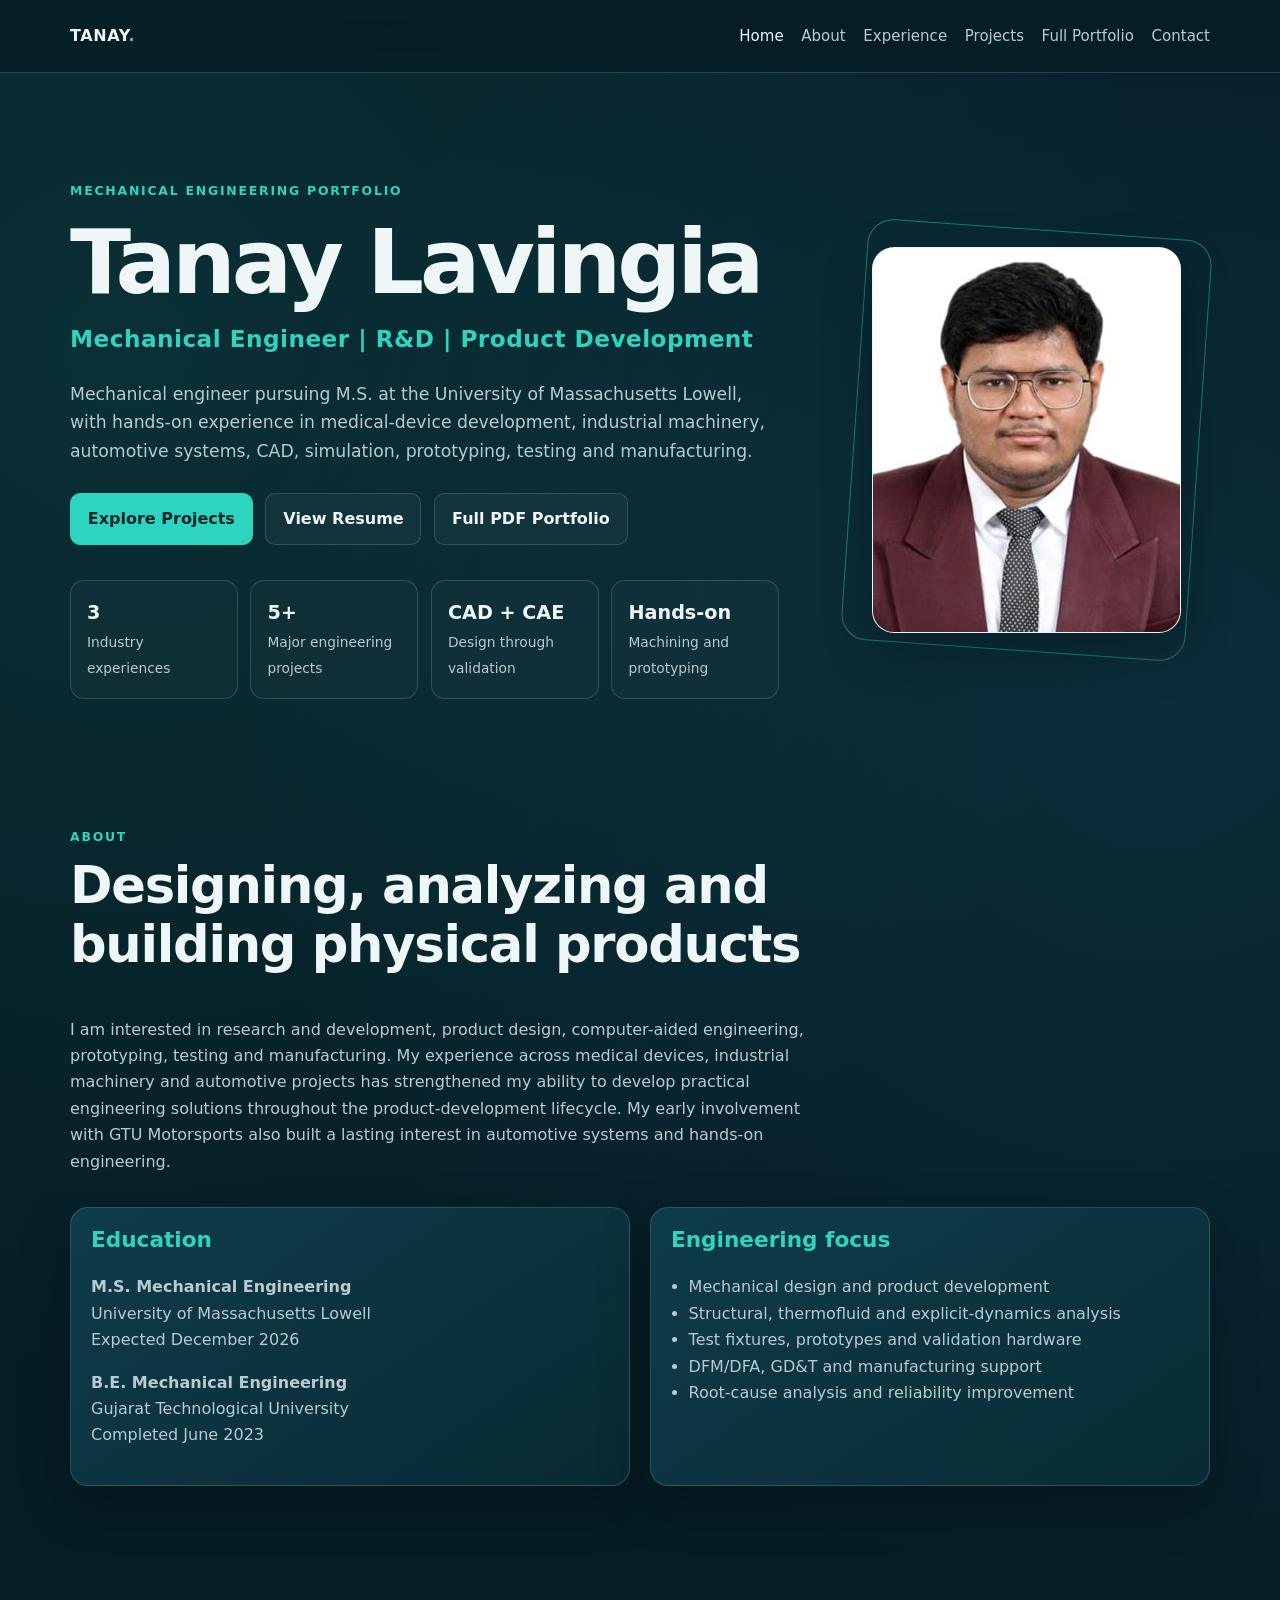
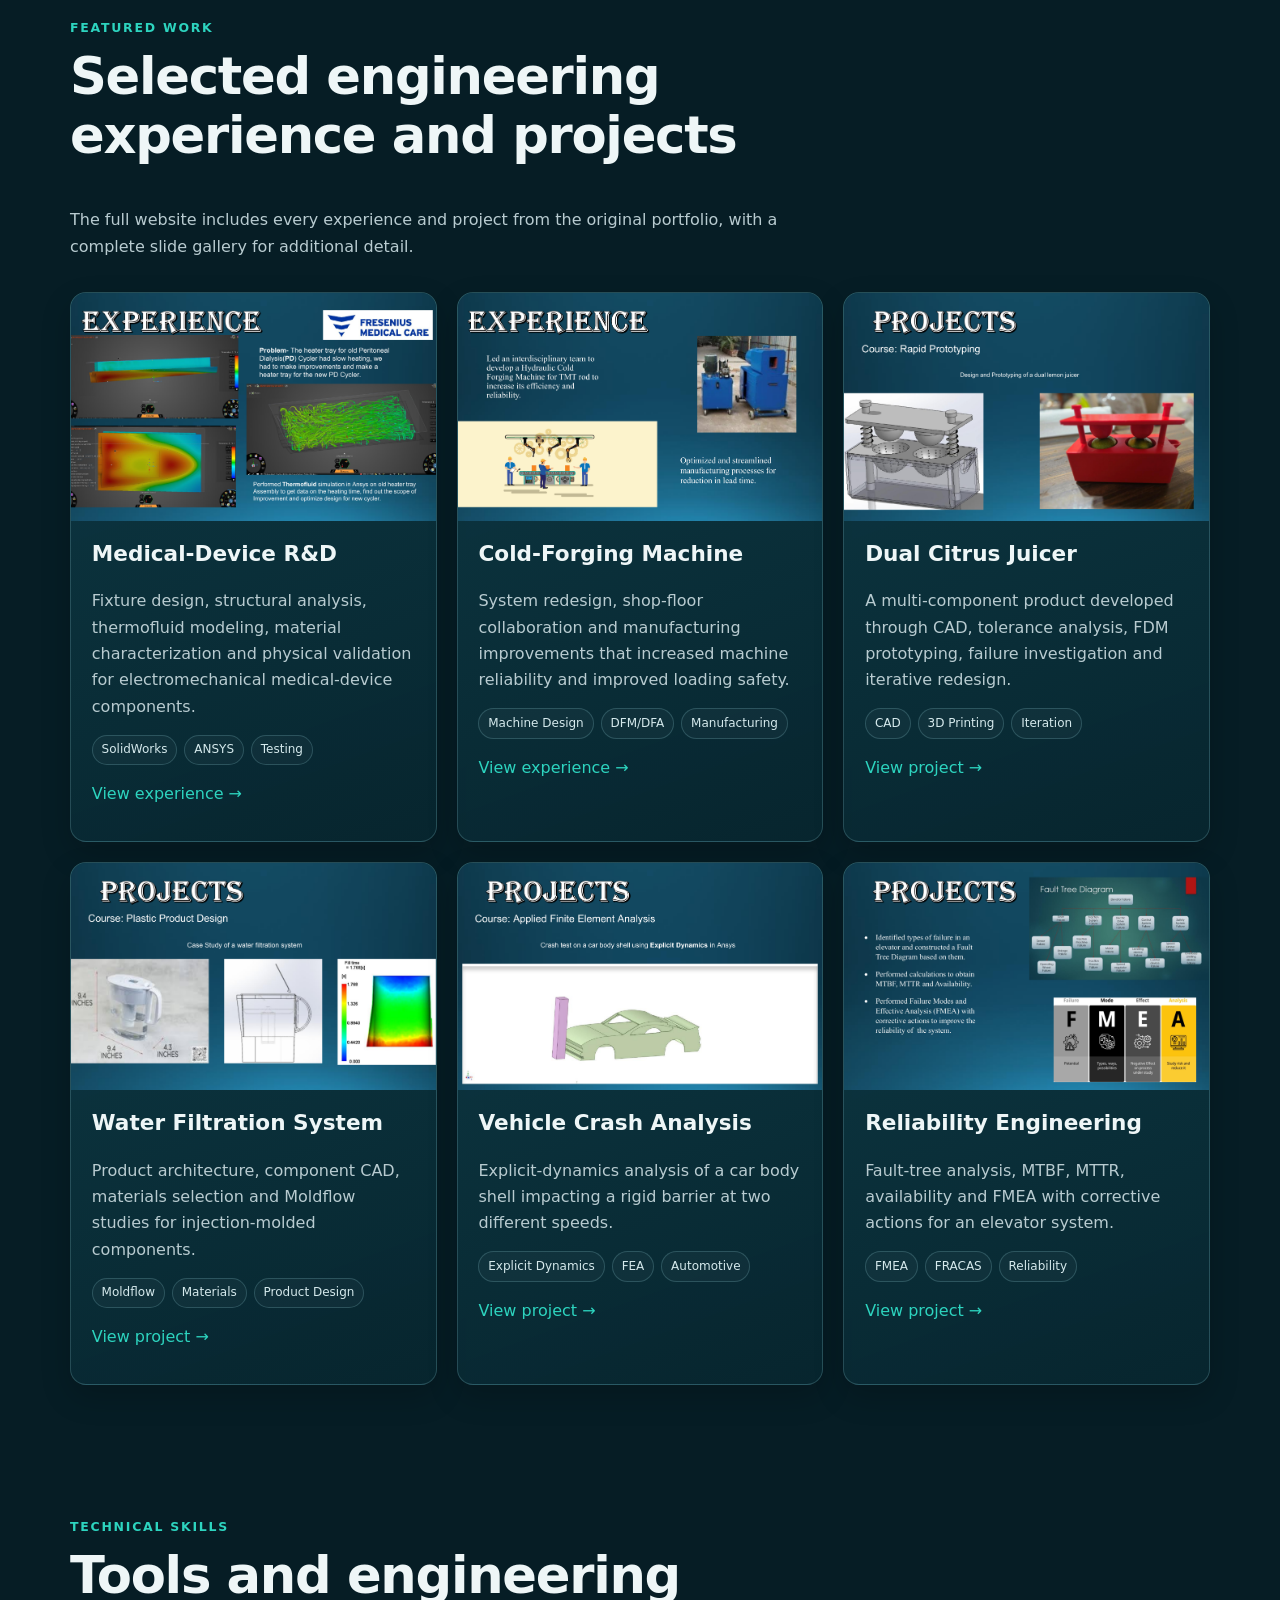
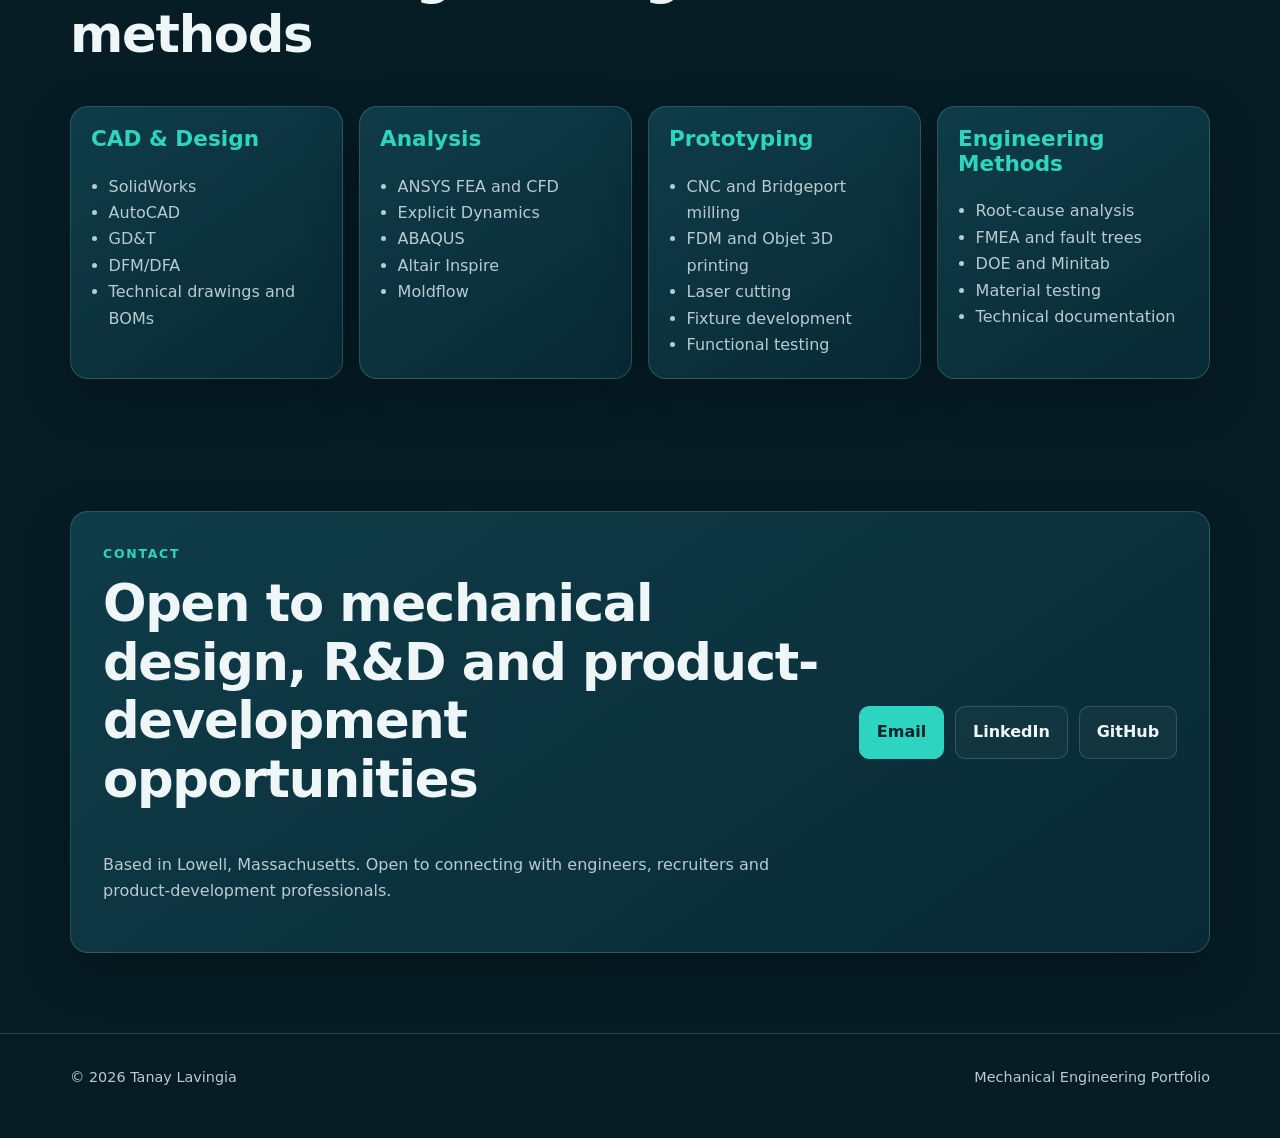
==== index.html @ a88c6f4a "Remove 'an' from introduction in index.html" ====
<!doctype html>
<html lang="en">
<head>
  <meta charset="utf-8">
  <meta name="viewport" content="width=device-width, initial-scale=1">
  <meta name="description" content="Mechanical engineering portfolio of Tanay Lavingia: R&D, product design, simulation, prototyping, testing and manufacturing.">
  <title>Tanay Lavingia | Mechanical Engineering Portfolio</title>
  <link rel="icon" href="favicon.svg" type="image/svg+xml">
  <link rel="stylesheet" href="assets/css/styles.css">
</head>
<body>
<a class="skip-link" href="#main">Skip to content</a>
<header class="site-header">
  <nav class="nav-wrap" aria-label="Primary navigation">
    <a class="brand" href="index.html">TANAY<span>.</span></a>
    <button class="menu-button" type="button" aria-expanded="false">Menu</button>
    <div class="nav-links">
      <a class="active" href="index.html">Home</a>
      <a href="#about">About</a>
      <a href="experience.html">Experience</a>
      <a href="projects.html">Projects</a>
      <a href="full-portfolio.html">Full Portfolio</a>
      <a href="#contact">Contact</a>
    </div>
  </nav>
</header>

<main id="main">
  <section class="hero">
    <div class="container hero-grid">
      <div>
        <div class="eyebrow">Mechanical Engineering Portfolio</div>
        <h1>Tanay Lavingia</h1>
        <div class="hero-title">Mechanical Engineer | R&amp;D | Product Development</div>
        <p class="hero-copy">Mechanical engineer pursuing M.S. at the University of Massachusetts Lowell, with hands-on experience in medical-device development, industrial machinery, automotive systems, CAD, simulation, prototyping, testing and manufacturing.</p>
        <div class="button-row">
          <a class="button primary" href="projects.html">Explore Projects</a>
          <a class="button secondary" href="assets/documents/Tanay-Lavingia-Resume.pdf" target="_blank" rel="noopener">View Resume</a>
          <a class="button secondary" href="assets/documents/Tanay-Lavingia-Portfolio.pdf" target="_blank" rel="noopener">Full PDF Portfolio</a>
        </div>
        <div class="stats" aria-label="Portfolio highlights">
          <div class="stat"><strong>3</strong><span>Industry experiences</span></div>
          <div class="stat"><strong>5+</strong><span>Major engineering projects</span></div>
          <div class="stat"><strong>CAD + CAE</strong><span>Design through validation</span></div>
          <div class="stat"><strong>Hands-on</strong><span>Machining and prototyping</span></div>
        </div>
      </div>
      <div class="hero-photo-wrap">
        <img class="hero-photo" src="assets/images/profile.jpg" alt="Professional portrait of Tanay Lavingia">
      </div>
    </div>
  </section>

  <section id="about" class="section compact">
    <div class="container">
      <div class="section-heading">
        <div class="eyebrow">About</div>
        <h2>Designing, analyzing and building physical products</h2>
        <p>I am interested in research and development, product design, computer-aided engineering, prototyping, testing and manufacturing. My experience across medical devices, industrial machinery and automotive projects has strengthened my ability to develop practical engineering solutions throughout the product-development lifecycle. My early involvement with GTU Motorsports also built a lasting interest in automotive systems and hands-on engineering.</p>
      </div>
      <div class="grid two">
        <div class="panel skill-group">
          <h3>Education</h3>
          <p><strong>M.S. Mechanical Engineering</strong><br>University of Massachusetts Lowell<br>Expected December 2026</p>
          <p><strong>B.E. Mechanical Engineering</strong><br>Gujarat Technological University<br>Completed June 2023</p>
        </div>
        <div class="panel skill-group">
          <h3>Engineering focus</h3>
          <ul>
            <li>Mechanical design and product development</li>
            <li>Structural, thermofluid and explicit-dynamics analysis</li>
            <li>Test fixtures, prototypes and validation hardware</li>
            <li>DFM/DFA, GD&amp;T and manufacturing support</li>
            <li>Root-cause analysis and reliability improvement</li>
          </ul>
        </div>
      </div>
    </div>
  </section>

  <section class="section">
    <div class="container">
      <div class="section-heading">
        <div class="eyebrow">Featured Work</div>
        <h2>Selected engineering experience and projects</h2>
        <p>The full website includes every experience and project from the original portfolio, with a complete slide gallery for additional detail.</p>
      </div>
      <div class="grid three">
        <article class="card">
          <img class="card-image" src="assets/slides/page-08.png" alt="Thermofluid simulation of a medical-device heater tray">
          <div class="card-body">
            <h3>Medical-Device R&amp;D</h3>
            <p>Fixture design, structural analysis, thermofluid modeling, material characterization and physical validation for electromechanical medical-device components.</p>
            <div class="tag-list"><span class="tag">SolidWorks</span><span class="tag">ANSYS</span><span class="tag">Testing</span></div>
            <p><a href="experience.html#fresenius">View experience →</a></p>
          </div>
        </article>
        <article class="card">
          <img class="card-image" src="assets/slides/page-14.png" alt="Hydraulic cold-forging machine project">
          <div class="card-body">
            <h3>Cold-Forging Machine</h3>
            <p>System redesign, shop-floor collaboration and manufacturing improvements that increased machine reliability and improved loading safety.</p>
            <div class="tag-list"><span class="tag">Machine Design</span><span class="tag">DFM/DFA</span><span class="tag">Manufacturing</span></div>
            <p><a href="experience.html#threebrothers">View experience →</a></p>
          </div>
        </article>
        <article class="card">
          <img class="card-image" src="assets/slides/page-24.png" alt="CAD design and physical prototype of a dual citrus juicer">
          <div class="card-body">
            <h3>Dual Citrus Juicer</h3>
            <p>A multi-component product developed through CAD, tolerance analysis, FDM prototyping, failure investigation and iterative redesign.</p>
            <div class="tag-list"><span class="tag">CAD</span><span class="tag">3D Printing</span><span class="tag">Iteration</span></div>
            <p><a href="projects.html#juicer">View project →</a></p>
          </div>
        </article>
        <article class="card">
          <img class="card-image" src="assets/slides/page-20.png" alt="Water filtration product design and molding analysis">
          <div class="card-body">
            <h3>Water Filtration System</h3>
            <p>Product architecture, component CAD, materials selection and Moldflow studies for injection-molded components.</p>
            <div class="tag-list"><span class="tag">Moldflow</span><span class="tag">Materials</span><span class="tag">Product Design</span></div>
            <p><a href="projects.html#water-filter">View project →</a></p>
          </div>
        </article>
        <article class="card">
          <img class="card-image" src="assets/slides/page-29.png" alt="Car body crash simulation setup in ANSYS Explicit Dynamics">
          <div class="card-body">
            <h3>Vehicle Crash Analysis</h3>
            <p>Explicit-dynamics analysis of a car body shell impacting a rigid barrier at two different speeds.</p>
            <div class="tag-list"><span class="tag">Explicit Dynamics</span><span class="tag">FEA</span><span class="tag">Automotive</span></div>
            <p><a href="projects.html#crash">View project →</a></p>
          </div>
        </article>
        <article class="card">
          <img class="card-image" src="assets/slides/page-32.png" alt="Fault-tree and FMEA reliability analysis">
          <div class="card-body">
            <h3>Reliability Engineering</h3>
            <p>Fault-tree analysis, MTBF, MTTR, availability and FMEA with corrective actions for an elevator system.</p>
            <div class="tag-list"><span class="tag">FMEA</span><span class="tag">FRACAS</span><span class="tag">Reliability</span></div>
            <p><a href="projects.html#reliability">View project →</a></p>
          </div>
        </article>
      </div>
    </div>
  </section>

  <section class="section compact">
    <div class="container">
      <div class="section-heading">
        <div class="eyebrow">Technical Skills</div>
        <h2>Tools and engineering methods</h2>
      </div>
      <div class="skill-groups">
        <div class="panel skill-group"><h3>CAD &amp; Design</h3><ul><li>SolidWorks</li><li>AutoCAD</li><li>GD&amp;T</li><li>DFM/DFA</li><li>Technical drawings and BOMs</li></ul></div>
        <div class="panel skill-group"><h3>Analysis</h3><ul><li>ANSYS FEA and CFD</li><li>Explicit Dynamics</li><li>ABAQUS</li><li>Altair Inspire</li><li>Moldflow</li></ul></div>
        <div class="panel skill-group"><h3>Prototyping</h3><ul><li>CNC and Bridgeport milling</li><li>FDM and Objet 3D printing</li><li>Laser cutting</li><li>Fixture development</li><li>Functional testing</li></ul></div>
        <div class="panel skill-group"><h3>Engineering Methods</h3><ul><li>Root-cause analysis</li><li>FMEA and fault trees</li><li>DOE and Minitab</li><li>Material testing</li><li>Technical documentation</li></ul></div>
      </div>
    </div>
  </section>

  <section id="contact" class="section">
    <div class="container">
      <div class="panel contact-box">
        <div>
          <div class="eyebrow">Contact</div>
          <h2>Open to mechanical design, R&amp;D and product-development opportunities</h2>
          <p>Based in Lowell, Massachusetts. Open to connecting with engineers, recruiters and product-development professionals.</p>
        </div>
        <div class="contact-links">
          <a class="button primary" href="mailto:tklavingia@gmail.com">Email</a>
          <a class="button secondary" href="https://www.linkedin.com/in/tanay-lavingia/" target="_blank" rel="noopener">LinkedIn</a>
          <a class="button secondary" href="https://github.com/TanayLavingia" target="_blank" rel="noopener">GitHub</a>
        </div>
      </div>
    </div>
  </section>
</main>

<footer class="site-footer">
  <div class="container footer-row"><span>© <span data-year></span> Tanay Lavingia</span><span>Mechanical Engineering Portfolio</span></div>
</footer>
<div class="lightbox" role="dialog" aria-modal="true" aria-label="Expanded image"><button class="lightbox-close" aria-label="Close">×</button><img src="" alt=""></div>
<script src="assets/js/main.js"></script>
</body>
</html>
---- assets/css/styles.css ----
:root {
  --bg: #061d25;
  --bg-alt: #0a2c36;
  --panel: #0d3641;
  --panel-2: #103f4c;
  --text: #eef6f7;
  --muted: #b8cbd0;
  --accent: #2dd4bf;
  --accent-2: #38bdf8;
  --line: rgba(148, 210, 220, .22);
  --shadow: 0 18px 50px rgba(0, 0, 0, .28);
  --max: 1180px;
}

* { box-sizing: border-box; }
html { scroll-behavior: smooth; }
body {
  margin: 0;
  font-family: Inter, ui-sans-serif, system-ui, -apple-system, BlinkMacSystemFont, "Segoe UI", sans-serif;
  background:
    radial-gradient(circle at 10% 8%, rgba(45, 212, 191, .10), transparent 25%),
    radial-gradient(circle at 90% 16%, rgba(56, 189, 248, .10), transparent 24%),
    var(--bg);
  color: var(--text);
  line-height: 1.65;
}

a { color: var(--accent); text-decoration: none; }
a:hover { color: #8bf4e5; }
img { max-width: 100%; display: block; }

.skip-link {
  position: absolute;
  left: -9999px;
  top: 0;
}
.skip-link:focus {
  left: 1rem;
  top: 1rem;
  background: #fff;
  color: #000;
  padding: .75rem 1rem;
  z-index: 1000;
}

.site-header {
  position: sticky;
  top: 0;
  z-index: 50;
  backdrop-filter: blur(18px);
  background: rgba(6, 29, 37, .88);
  border-bottom: 1px solid var(--line);
}

.nav-wrap {
  max-width: var(--max);
  margin: 0 auto;
  min-height: 72px;
  display: flex;
  align-items: center;
  justify-content: space-between;
  gap: 1rem;
  padding: .8rem 1.25rem;
}

.brand {
  color: var(--text);
  font-weight: 800;
  letter-spacing: .04em;
  white-space: nowrap;
}
.brand span { color: var(--accent); }

.nav-links {
  display: flex;
  align-items: center;
  gap: 1.1rem;
  flex-wrap: wrap;
}
.nav-links a { color: var(--muted); font-size: .94rem; }
.nav-links a:hover, .nav-links a.active { color: var(--text); }

.menu-button {
  display: none;
  border: 1px solid var(--line);
  background: var(--panel);
  color: var(--text);
  border-radius: 8px;
  padding: .55rem .75rem;
  font: inherit;
}

.container { max-width: var(--max); margin: 0 auto; padding: 0 1.25rem; }
.section { padding: 5rem 0; }
.section.compact { padding: 3.25rem 0; }
.section-heading { margin-bottom: 2rem; max-width: 760px; }
.eyebrow {
  color: var(--accent);
  text-transform: uppercase;
  letter-spacing: .14em;
  font-size: .78rem;
  font-weight: 800;
  margin-bottom: .55rem;
}
h1, h2, h3 { line-height: 1.15; margin-top: 0; }
h1 { font-size: clamp(2.65rem, 7vw, 5.8rem); letter-spacing: -.045em; }
h2 { font-size: clamp(2rem, 4vw, 3.2rem); letter-spacing: -.025em; }
h3 { font-size: 1.35rem; }
p { color: var(--muted); }

.hero {
  min-height: 78vh;
  display: grid;
  place-items: center;
  padding: 6rem 0 4rem;
}
.hero-grid {
  display: grid;
  grid-template-columns: 1.45fr .75fr;
  align-items: center;
  gap: 4rem;
}
.hero h1 { margin-bottom: .4rem; }
.hero-title {
  color: var(--accent);
  font-size: clamp(1.05rem, 2vw, 1.45rem);
  font-weight: 700;
  letter-spacing: .02em;
  margin-bottom: 1.35rem;
}
.hero-copy { font-size: 1.08rem; max-width: 780px; }
.hero-photo-wrap {
  position: relative;
  max-width: 360px;
  justify-self: center;
}
.hero-photo-wrap::before {
  content: "";
  position: absolute;
  inset: -18px;
  border: 1px solid rgba(45, 212, 191, .48);
  border-radius: 26px;
  transform: rotate(4deg);
}
.hero-photo {
  position: relative;
  width: 100%;
  aspect-ratio: 4 / 5;
  object-fit: cover;
  border-radius: 22px;
  border: 1px solid var(--line);
  box-shadow: var(--shadow);
  background: #fff;
}

.button-row { display: flex; flex-wrap: wrap; gap: .8rem; margin-top: 1.7rem; }
.button {
  display: inline-flex;
  align-items: center;
  justify-content: center;
  gap: .45rem;
  border-radius: 10px;
  border: 1px solid var(--line);
  padding: .75rem 1.05rem;
  font-weight: 700;
  transition: transform .18s ease, background .18s ease, border-color .18s ease;
}
.button.primary { background: var(--accent); color: #03242b; border-color: var(--accent); }
.button.secondary { background: rgba(255,255,255,.035); color: var(--text); }
.button:hover { transform: translateY(-2px); }

.stats {
  margin-top: 2.2rem;
  display: grid;
  grid-template-columns: repeat(4, minmax(0, 1fr));
  gap: .8rem;
}
.stat {
  border: 1px solid var(--line);
  background: rgba(255,255,255,.025);
  border-radius: 14px;
  padding: 1rem;
}
.stat strong { display: block; color: var(--text); font-size: 1.2rem; }
.stat span { color: var(--muted); font-size: .86rem; }

.panel {
  background: linear-gradient(145deg, rgba(16,63,76,.92), rgba(9,44,54,.9));
  border: 1px solid var(--line);
  border-radius: 18px;
  box-shadow: var(--shadow);
}

.grid { display: grid; gap: 1.25rem; }
.grid.two { grid-template-columns: repeat(2, minmax(0, 1fr)); }
.grid.three { grid-template-columns: repeat(3, minmax(0, 1fr)); }

.card {
  background: linear-gradient(160deg, rgba(16,63,76,.82), rgba(8,39,48,.88));
  border: 1px solid var(--line);
  border-radius: 16px;
  overflow: hidden;
  box-shadow: 0 12px 30px rgba(0,0,0,.18);
  transition: transform .2s ease, border-color .2s ease;
}
.card:hover { transform: translateY(-4px); border-color: rgba(45,212,191,.55); }
.card-image {
  aspect-ratio: 16 / 10;
  object-fit: cover;
  width: 100%;
  background: #fff;
}
.card-body { padding: 1.3rem; }
.card-body p { margin-bottom: .75rem; }
.tag-list { display: flex; flex-wrap: wrap; gap: .45rem; margin-top: .9rem; }
.tag {
  border: 1px solid var(--line);
  border-radius: 999px;
  padding: .28rem .55rem;
  font-size: .75rem;
  color: #d5e9ec;
  background: rgba(255,255,255,.03);
}

.timeline { display: grid; gap: 1.25rem; }
.timeline-item {
  border-left: 3px solid var(--accent);
  padding: 1.15rem 1.25rem 1.15rem 1.5rem;
  background: rgba(255,255,255,.028);
  border-radius: 0 14px 14px 0;
}
.timeline-meta { color: var(--accent-2); font-size: .9rem; font-weight: 700; }
.timeline-item ul { color: var(--muted); padding-left: 1.1rem; }

.skill-groups { display: grid; grid-template-columns: repeat(4, 1fr); gap: 1rem; }
.skill-group { padding: 1.25rem; }
.skill-group h3 { color: var(--accent); }
.skill-group ul { margin: 0; padding-left: 1.1rem; color: var(--muted); }

.page-hero { padding: 5rem 0 2.8rem; border-bottom: 1px solid var(--line); }
.page-hero h1 { font-size: clamp(2.4rem, 6vw, 4.6rem); }
.page-hero p { max-width: 800px; font-size: 1.05rem; }

.case-study {
  display: grid;
  grid-template-columns: 1fr 1fr;
  gap: 2rem;
  align-items: start;
  padding: 2rem;
}
.case-study + .case-study { margin-top: 1.25rem; }
.case-study.reverse .case-copy { order: 2; }
.case-study.reverse .case-gallery { order: 1; }
.case-copy ul { color: var(--muted); padding-left: 1.2rem; }
.case-gallery { display: grid; gap: .8rem; }
.case-gallery.two { grid-template-columns: repeat(2, minmax(0, 1fr)); }
.case-gallery img {
  width: 100%;
  border-radius: 12px;
  border: 1px solid var(--line);
  background: #fff;
  cursor: zoom-in;
}

.slide-grid {
  display: grid;
  grid-template-columns: repeat(3, minmax(0, 1fr));
  gap: 1rem;
}
.slide-card {
  margin: 0;
  border: 1px solid var(--line);
  border-radius: 14px;
  overflow: hidden;
  background: rgba(255,255,255,.025);
}
.slide-card img { width: 100%; cursor: zoom-in; background: #fff; }
.slide-card figcaption { padding: .75rem .9rem; color: var(--muted); font-size: .84rem; }

.notice {
  border: 1px solid rgba(56,189,248,.35);
  background: rgba(56,189,248,.06);
  border-radius: 14px;
  padding: 1rem 1.2rem;
  color: var(--muted);
}

.contact-box {
  display: grid;
  grid-template-columns: 1fr auto;
  gap: 2rem;
  align-items: center;
  padding: 2rem;
}
.contact-links { display: flex; flex-wrap: wrap; gap: .7rem; }

.site-footer {
  border-top: 1px solid var(--line);
  padding: 2rem 0 3rem;
  color: var(--muted);
  font-size: .9rem;
}
.footer-row { display: flex; justify-content: space-between; gap: 1rem; flex-wrap: wrap; }

.lightbox {
  position: fixed;
  inset: 0;
  display: none;
  place-items: center;
  background: rgba(1, 10, 14, .92);
  z-index: 200;
  padding: 1rem;
}
.lightbox.open { display: grid; }
.lightbox img { max-width: 95vw; max-height: 90vh; border-radius: 8px; box-shadow: var(--shadow); }
.lightbox-close {
  position: fixed;
  right: 1rem;
  top: 1rem;
  border: 1px solid rgba(255,255,255,.3);
  background: #082f3a;
  color: #fff;
  border-radius: 999px;
  width: 44px;
  height: 44px;
  font-size: 1.4rem;
  cursor: pointer;
}

@media (max-width: 900px) {
  .hero-grid, .case-study, .contact-box { grid-template-columns: 1fr; }
  .hero-photo-wrap { max-width: 290px; }
  .stats { grid-template-columns: repeat(2, 1fr); }
  .grid.three, .skill-groups, .slide-grid { grid-template-columns: repeat(2, minmax(0, 1fr)); }
  .case-study.reverse .case-copy, .case-study.reverse .case-gallery { order: initial; }
}

@media (max-width: 680px) {
  .menu-button { display: block; }
  .nav-links {
    display: none;
    width: 100%;
    flex-direction: column;
    align-items: flex-start;
    padding-top: .6rem;
  }
  .nav-links.open { display: flex; }
  .nav-wrap { flex-wrap: wrap; }
  .hero { min-height: auto; }
  .grid.two, .grid.three, .skill-groups, .slide-grid { grid-template-columns: 1fr; }
  .stats { grid-template-columns: 1fr 1fr; }
  .case-study { padding: 1.2rem; }
  .case-gallery.two { grid-template-columns: 1fr; }
}
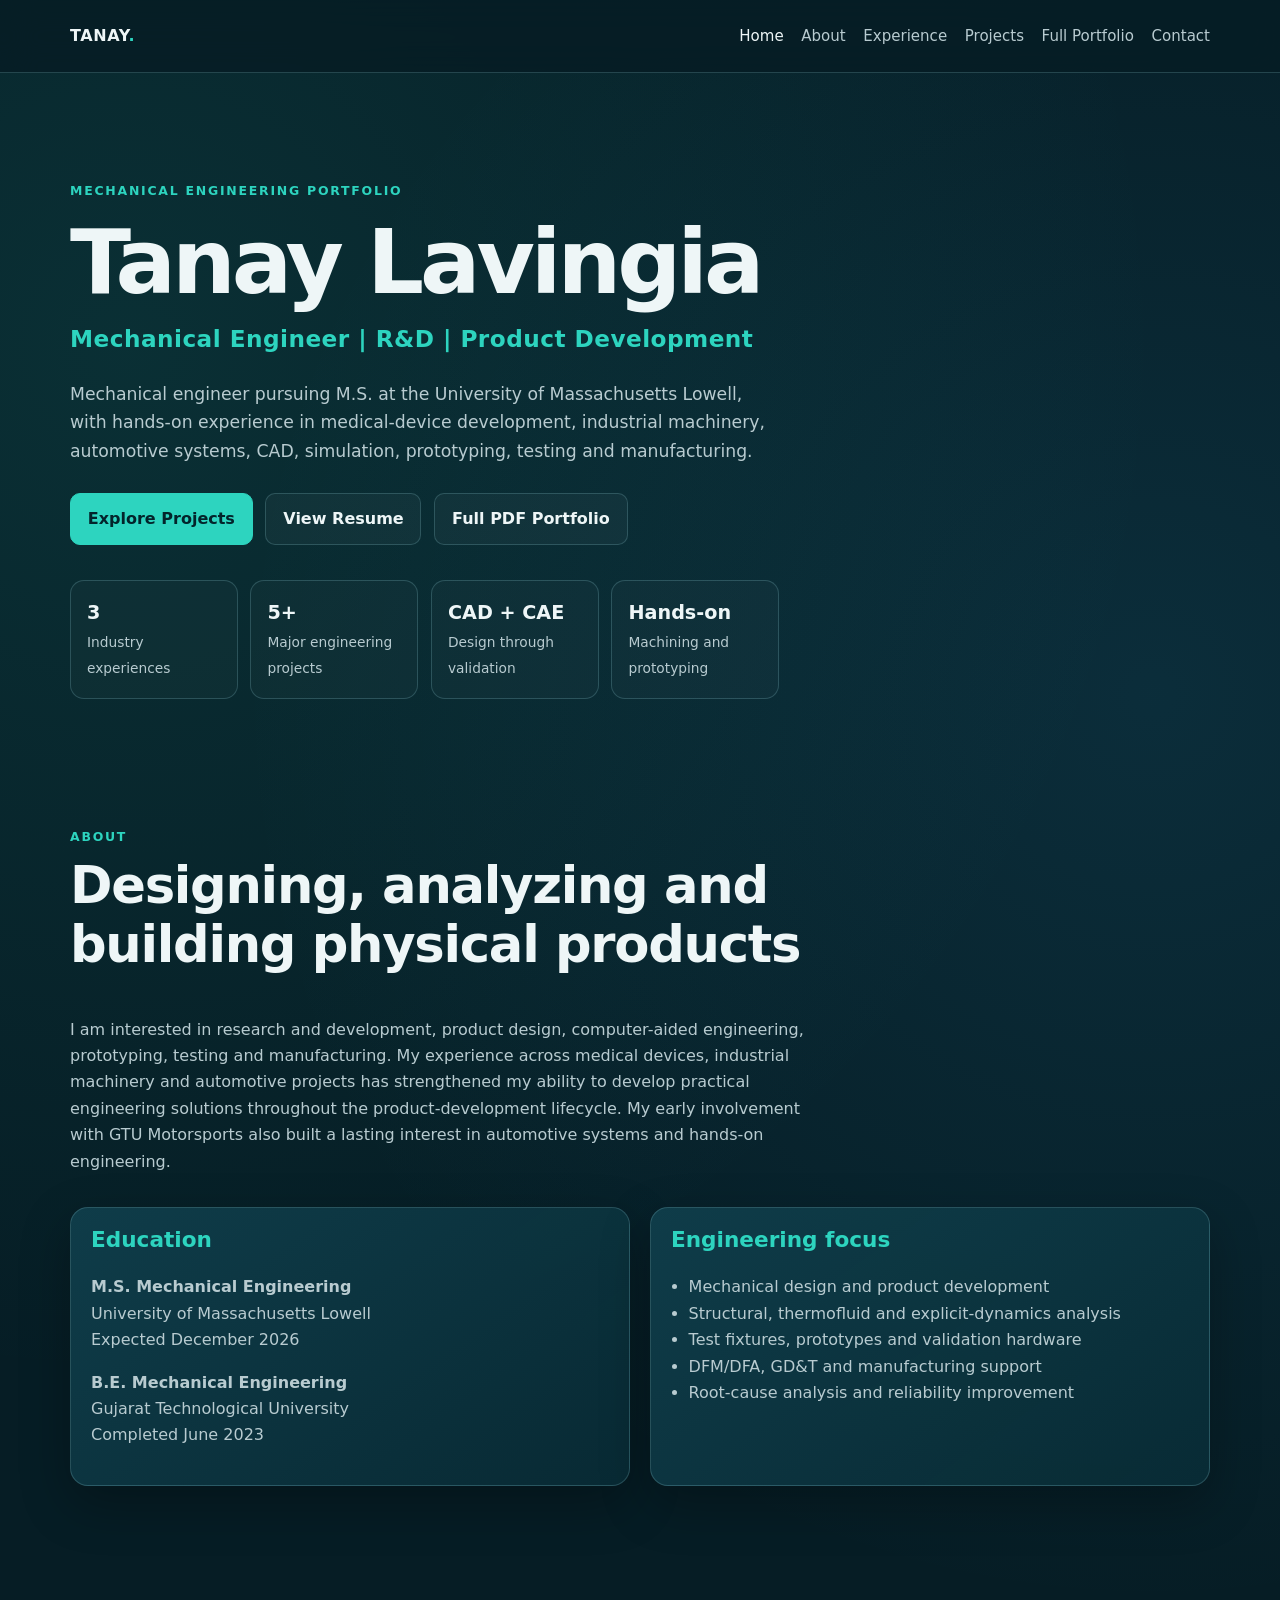
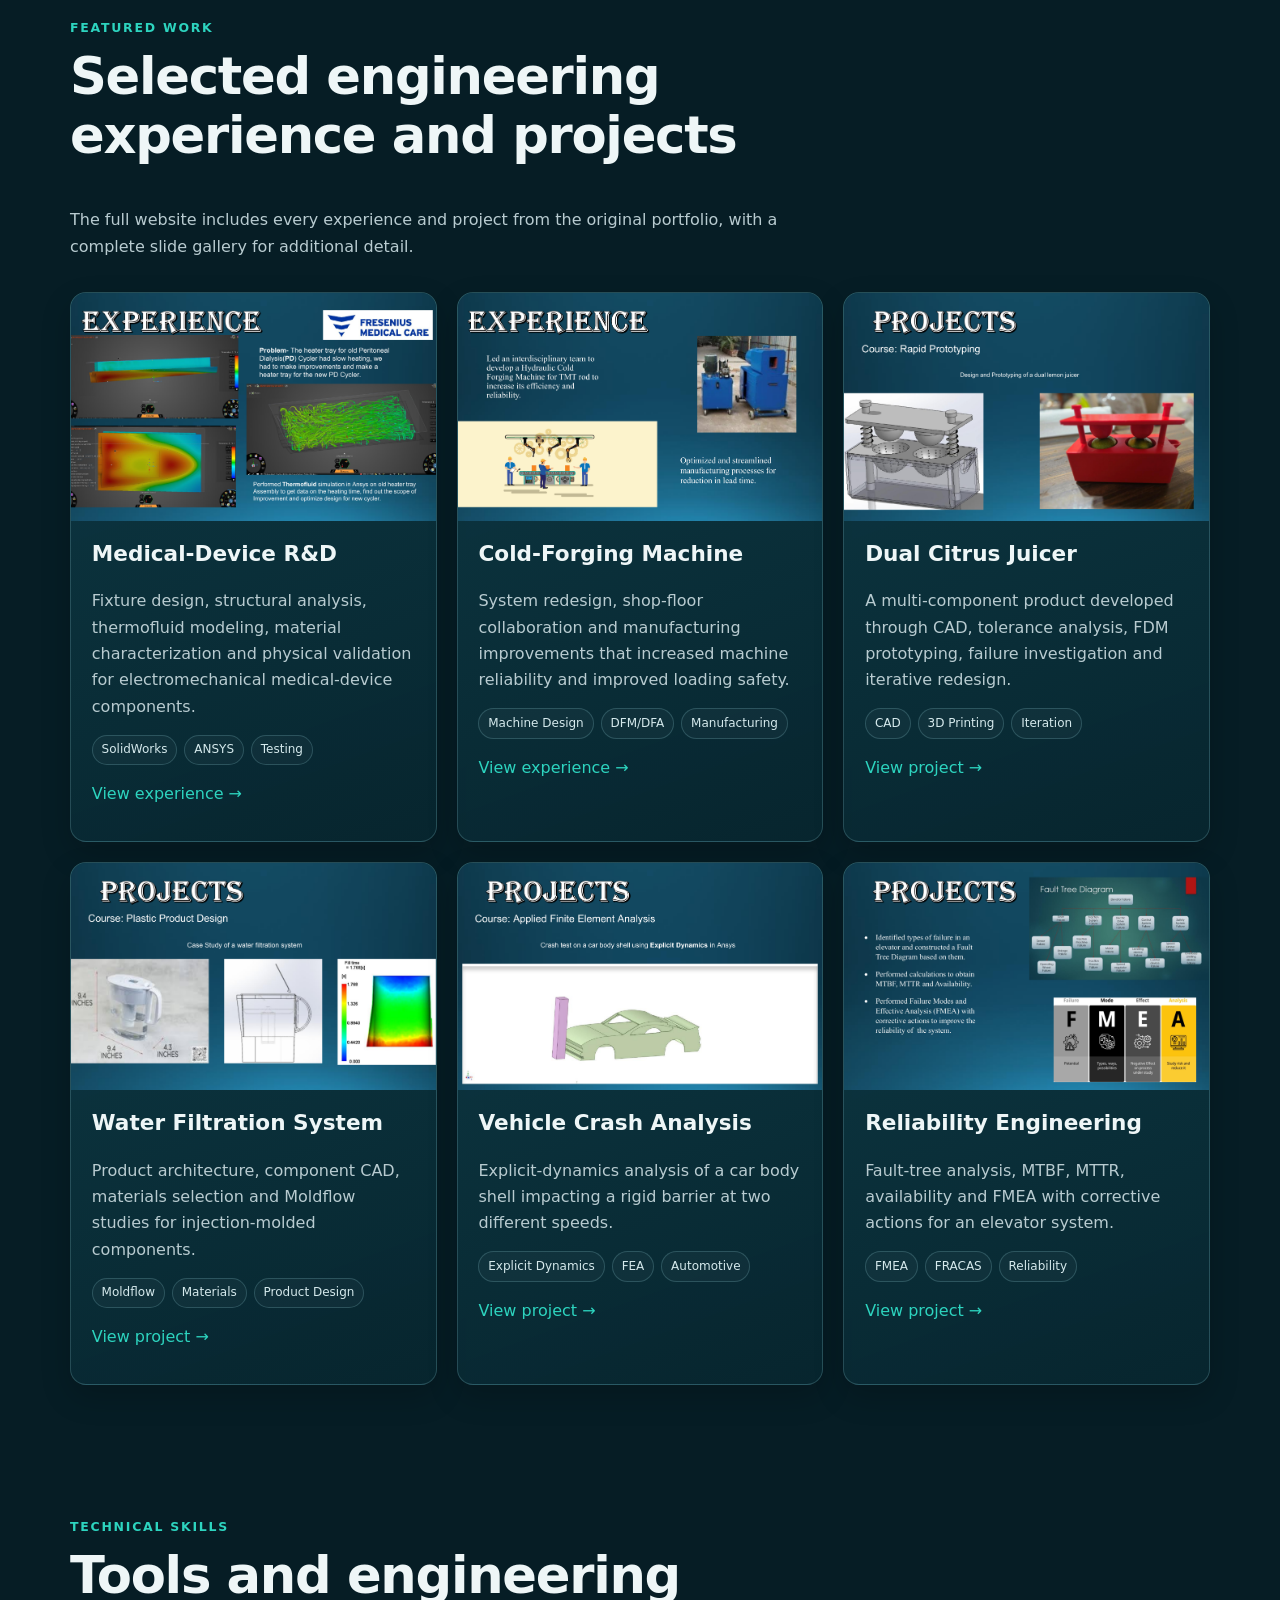
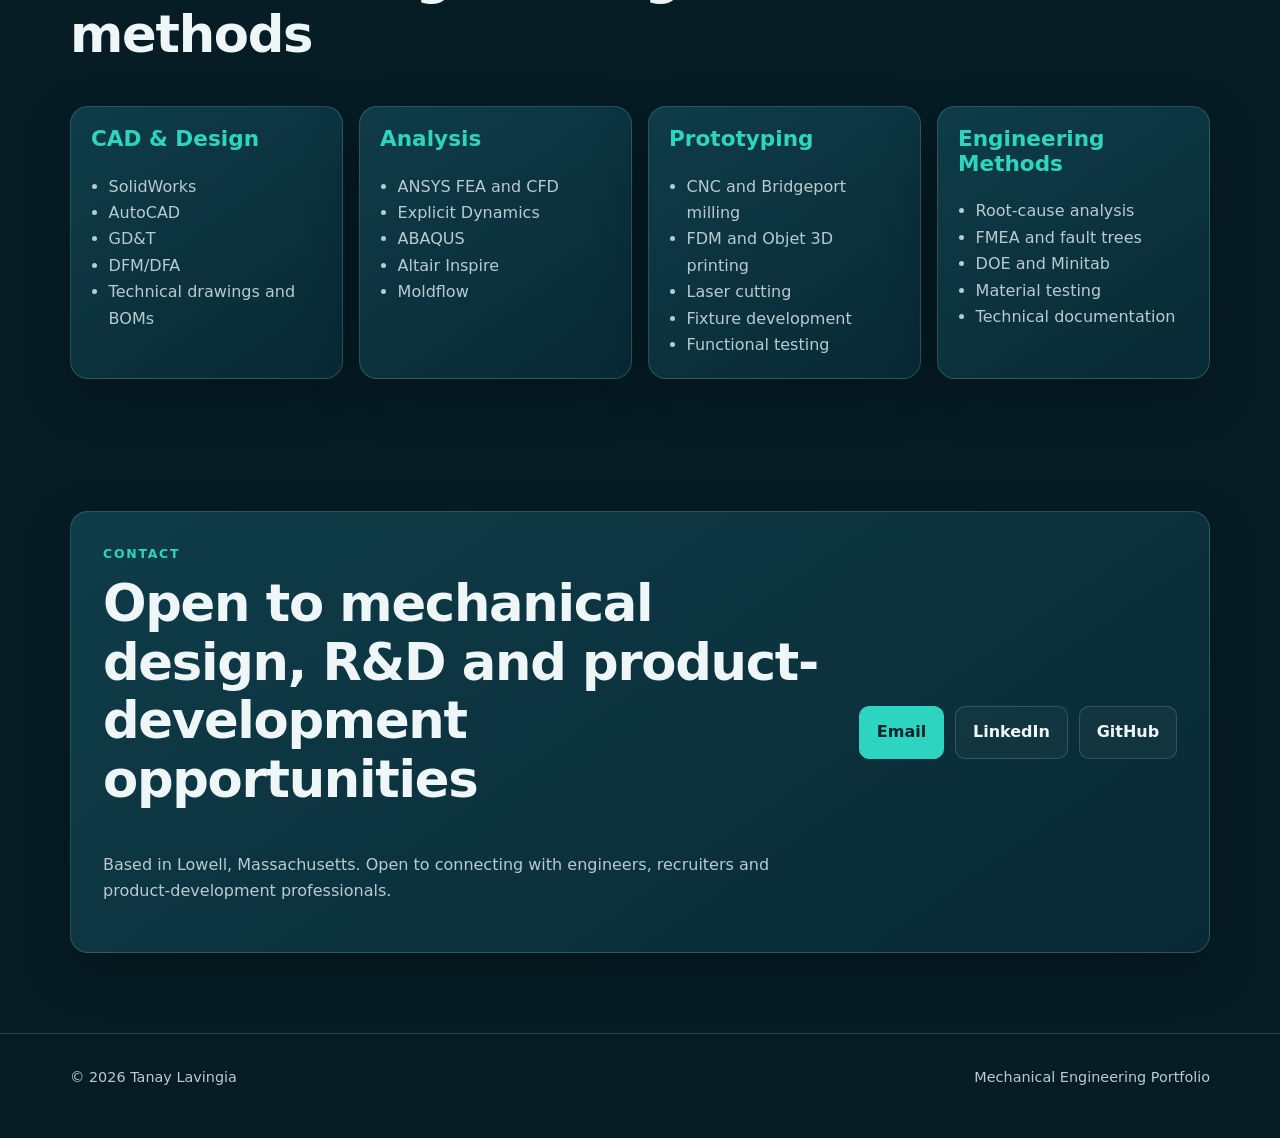
==== commit ced910c7: "Remove photo from homepage Removed the hero photo section from the index.html file." ====
--- a/index.html
+++ b/index.html
@@ -45,9 +45,7 @@
           <div class="stat"><strong>Hands-on</strong><span>Machining and prototyping</span></div>
         </div>
       </div>
-      <div class="hero-photo-wrap">
-        <img class="hero-photo" src="assets/images/profile.jpg" alt="Professional portrait of Tanay Lavingia">
-      </div>
+    
     </div>
   </section>
 
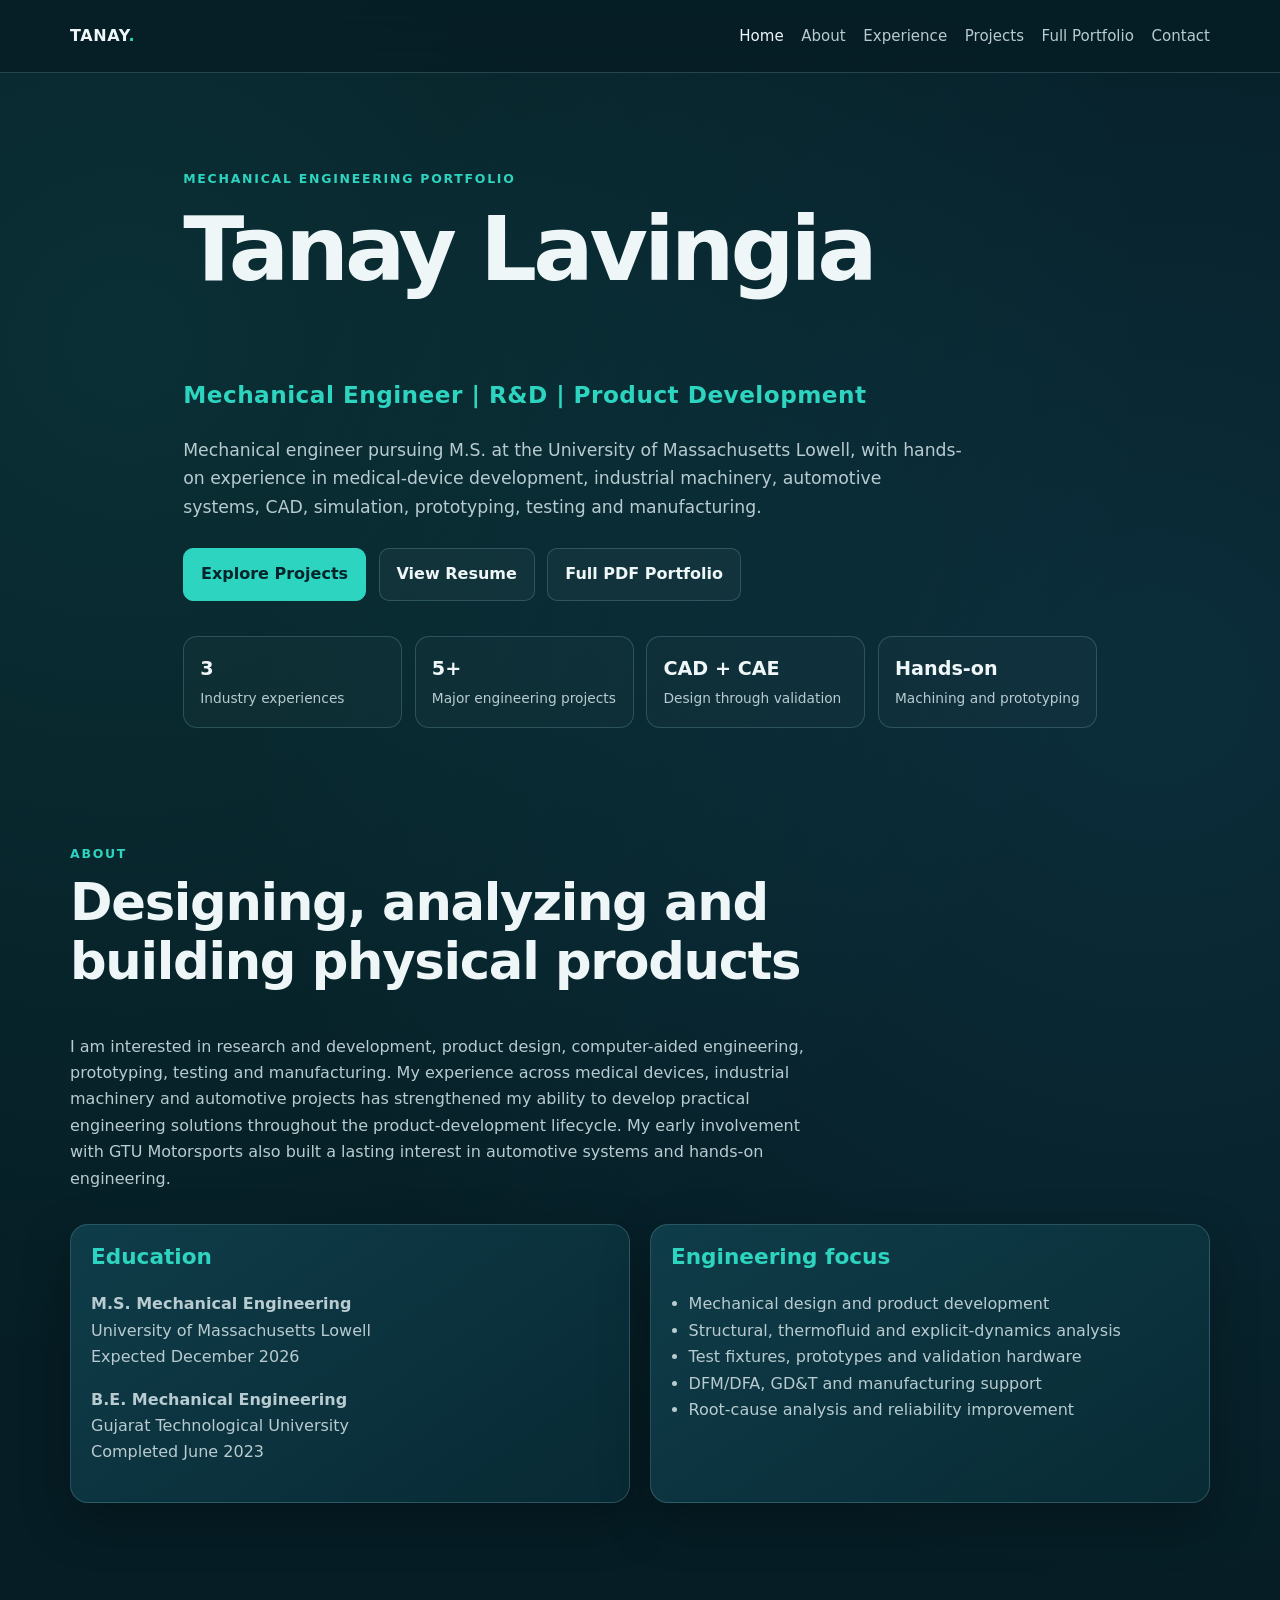
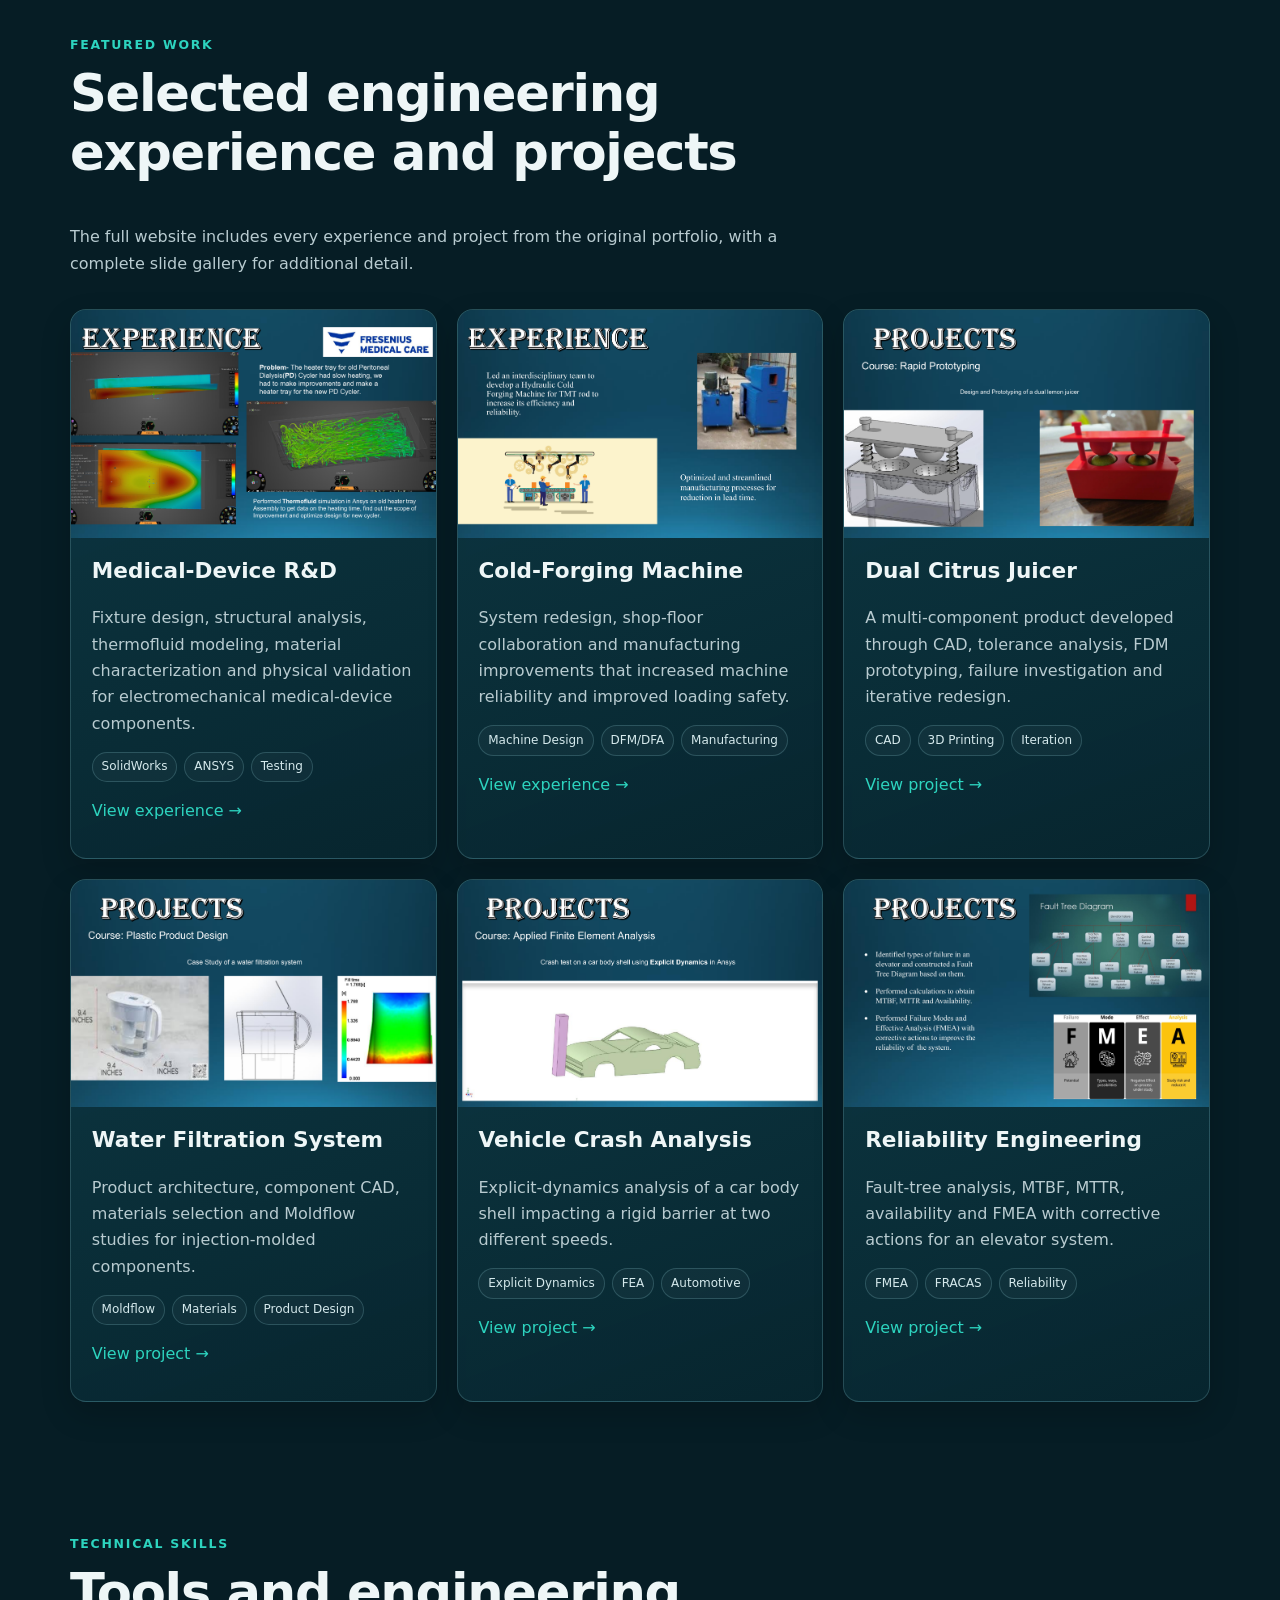
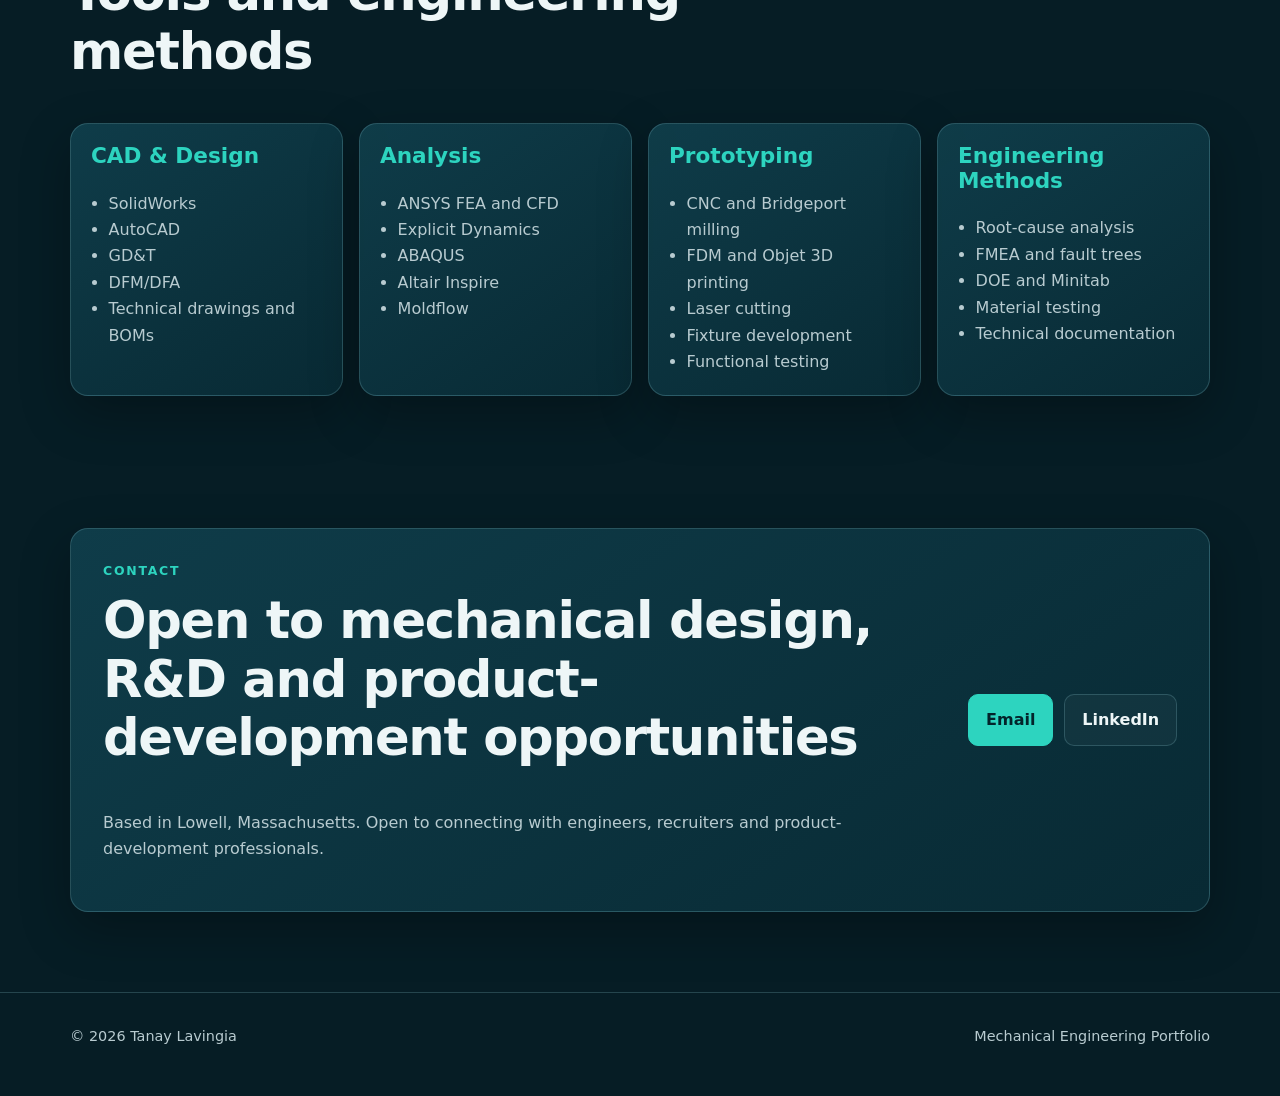
==== commit 13806e6e: "Removed Github link" ====
--- a/index.html
+++ b/index.html
@@ -168,7 +168,6 @@
         <div class="contact-links">
           <a class="button primary" href="mailto:tklavingia@gmail.com">Email</a>
           <a class="button secondary" href="https://www.linkedin.com/in/tanay-lavingia/" target="_blank" rel="noopener">LinkedIn</a>
-          <a class="button secondary" href="https://github.com/TanayLavingia" target="_blank" rel="noopener">GitHub</a>
         </div>
       </div>
     </div>
--- a/assets/css/styles.css
+++ b/assets/css/styles.css
@@ -116,9 +116,10 @@
 }
 .hero-grid {
   display: grid;
-  grid-template-columns: 1.45fr .75fr;
-  align-items: center;
-  gap: 4rem;
+  grid-template-columns: 1fr;
+  align-items: center;
+  gap: 0;
+}
 }
 .hero h1 { margin-bottom: .4rem; }
 .hero-title {
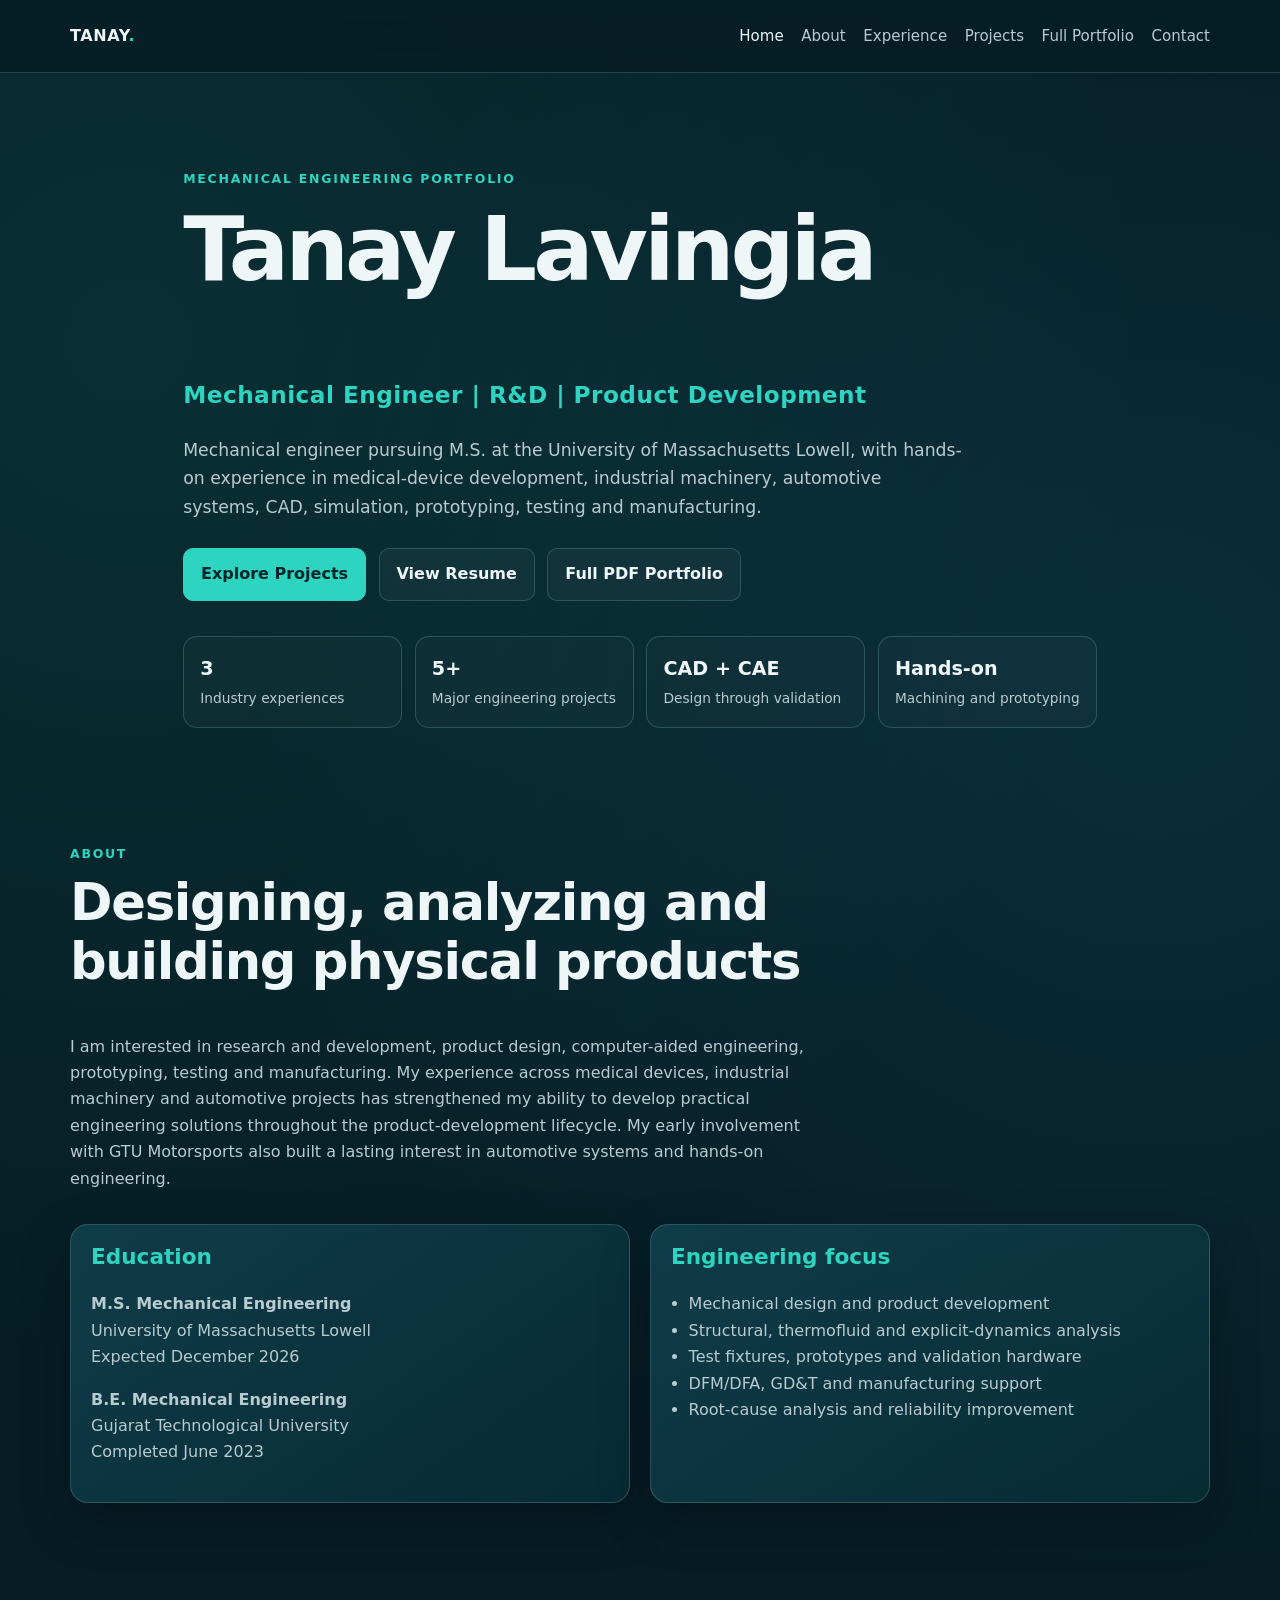
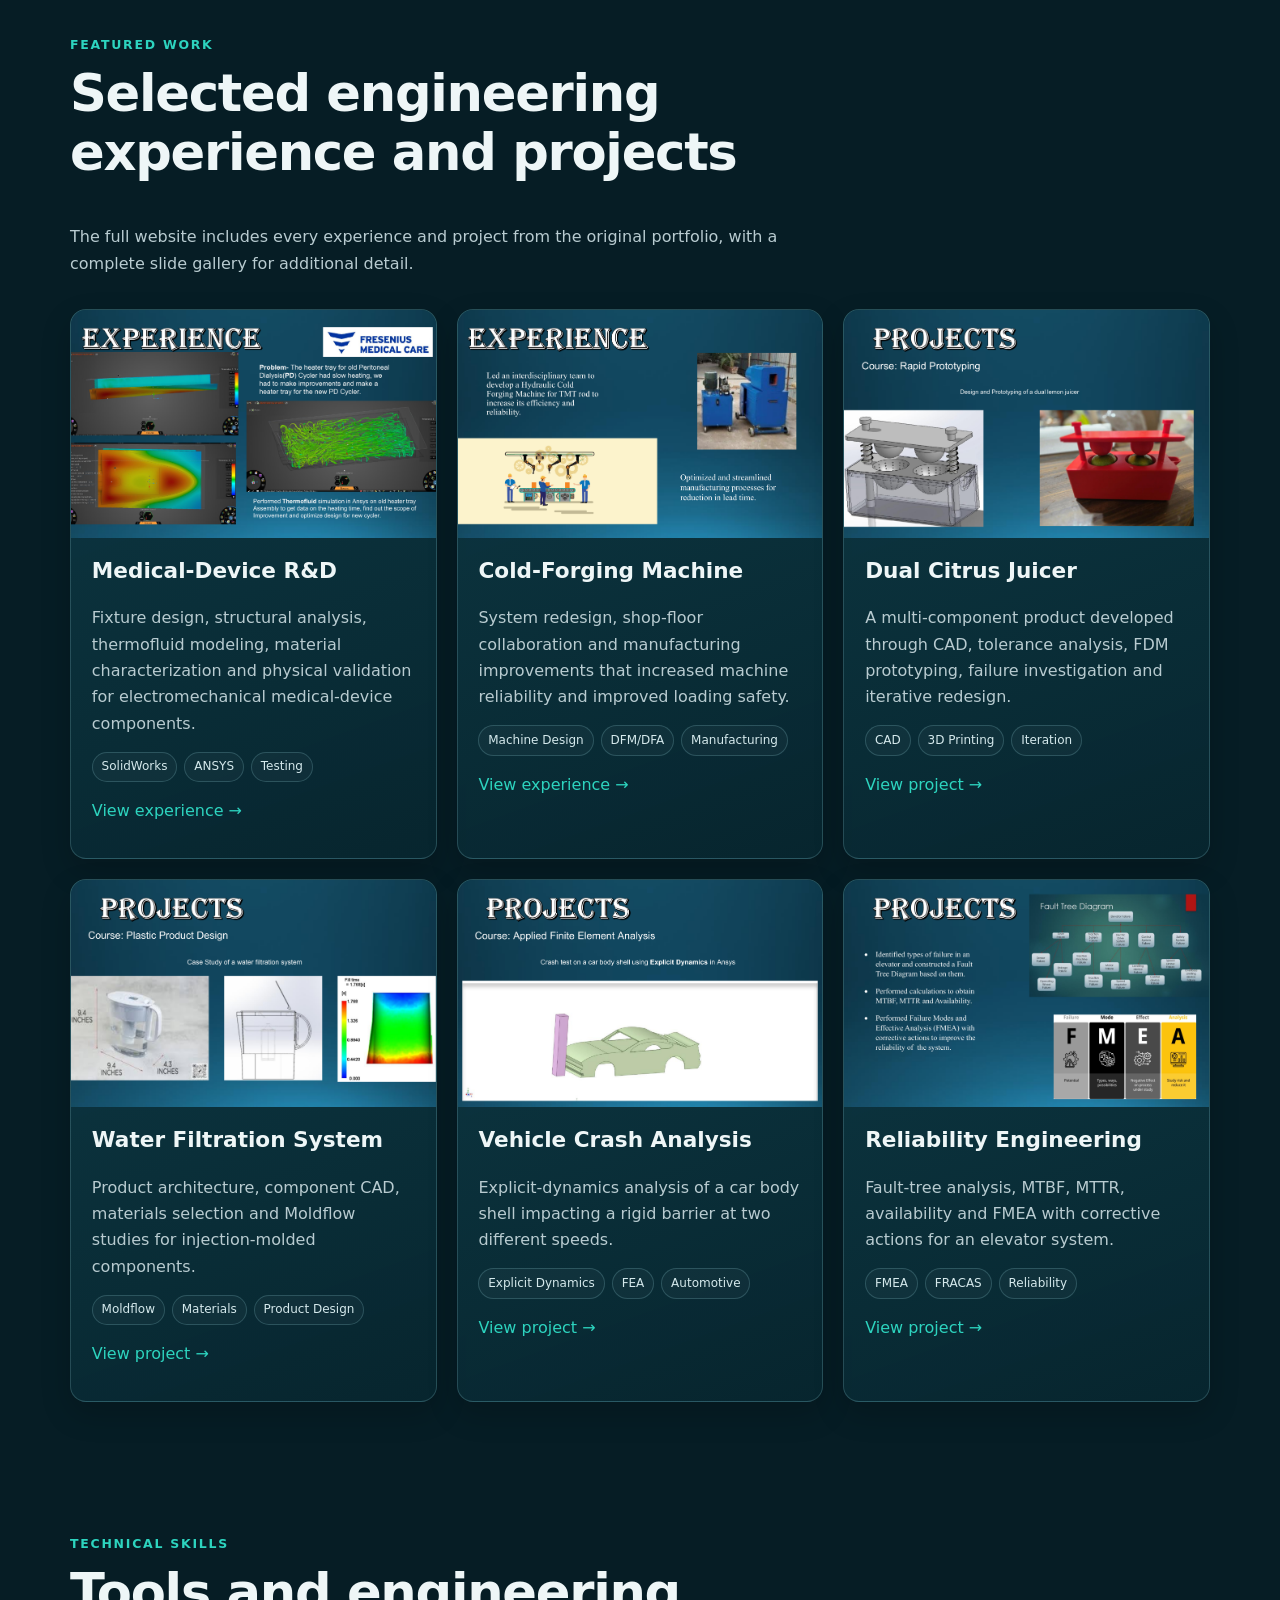
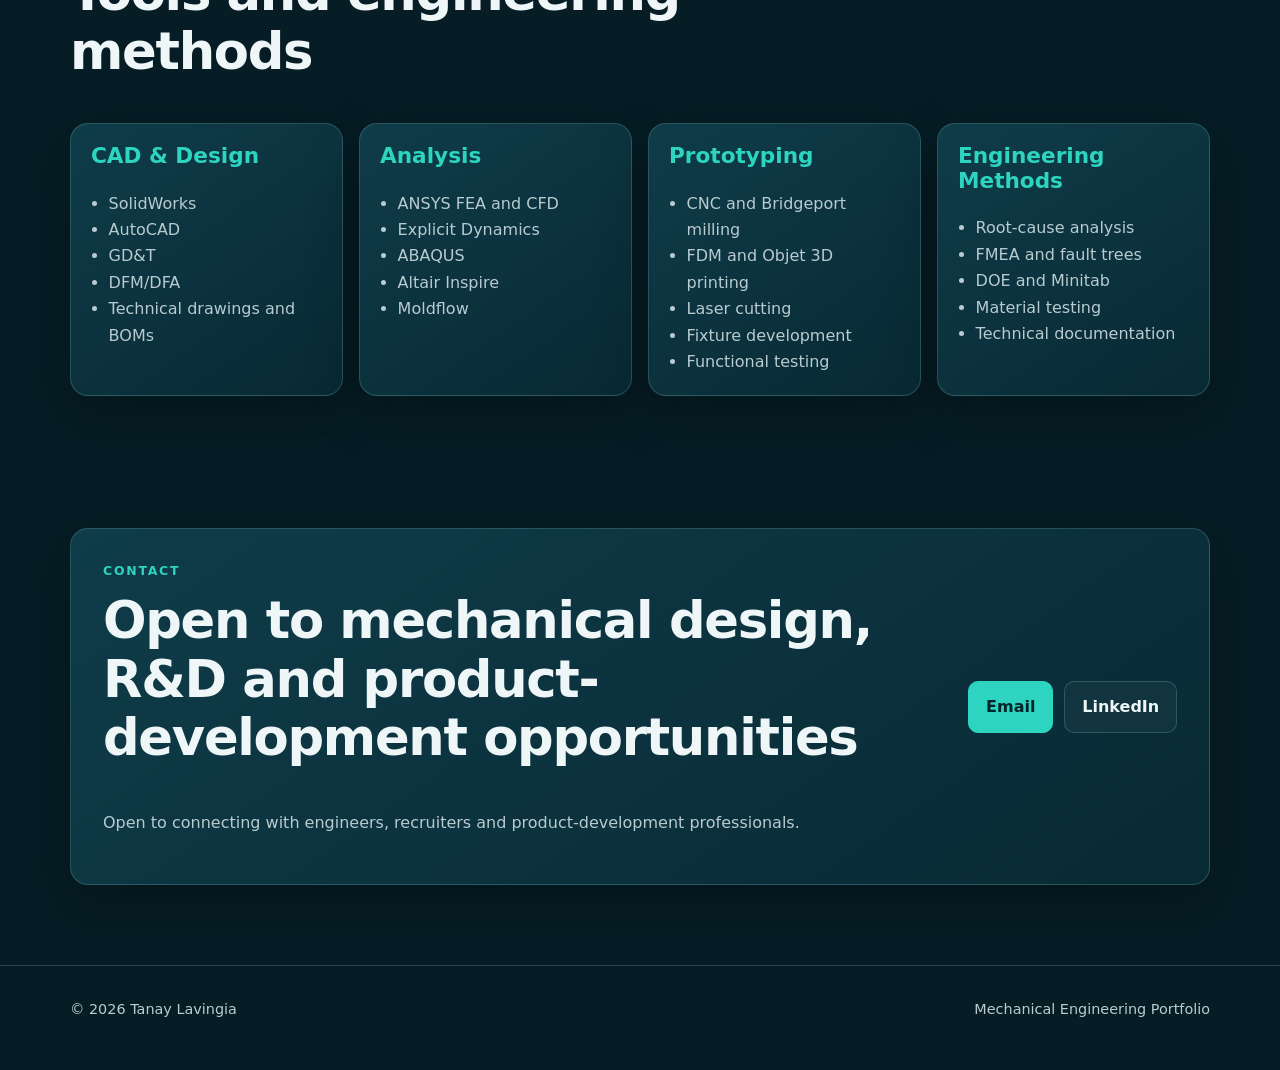
==== commit 8190fe2b: "Remove redundant text from contact paragraph" ====
--- a/index.html
+++ b/index.html
@@ -163,7 +163,7 @@
         <div>
           <div class="eyebrow">Contact</div>
           <h2>Open to mechanical design, R&amp;D and product-development opportunities</h2>
-          <p>Based in Lowell, Massachusetts. Open to connecting with engineers, recruiters and product-development professionals.</p>
+          <p> Open to connecting with engineers, recruiters and product-development professionals.</p>
         </div>
         <div class="contact-links">
           <a class="button primary" href="mailto:tklavingia@gmail.com">Email</a>
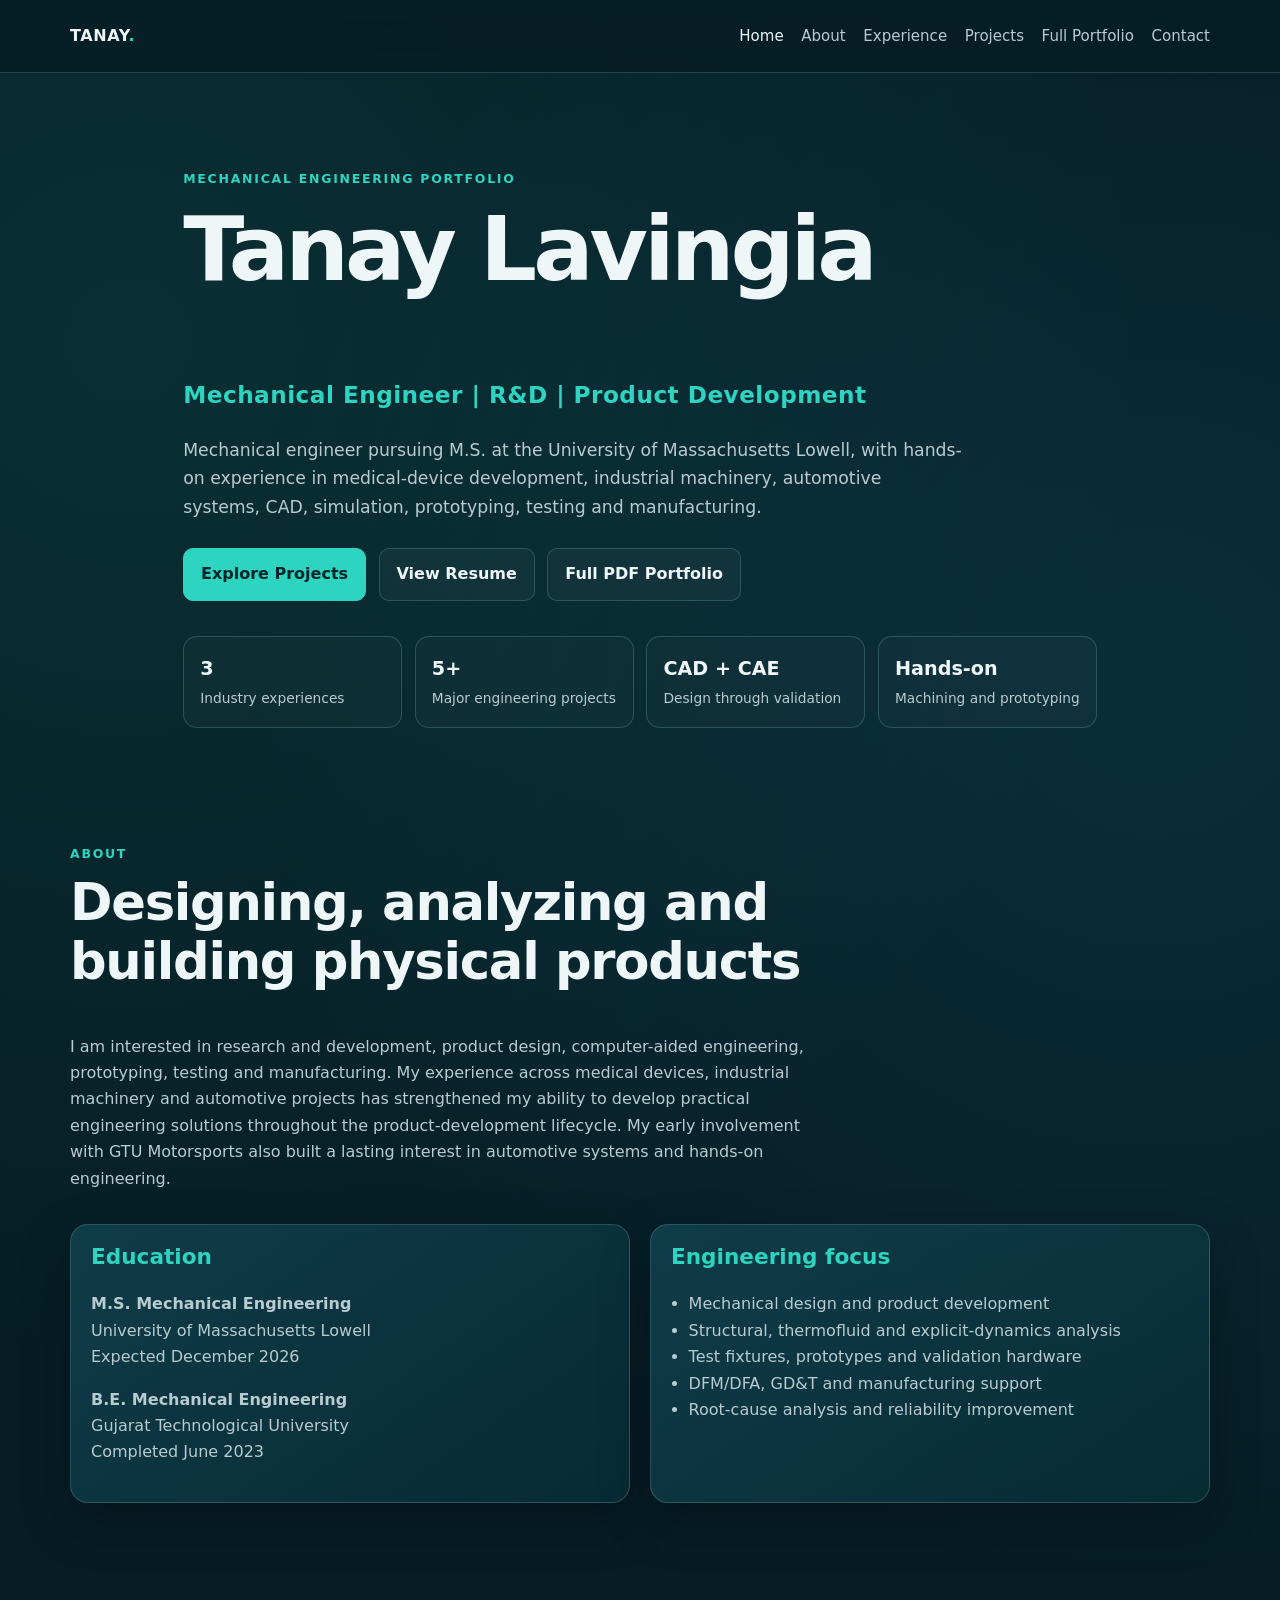
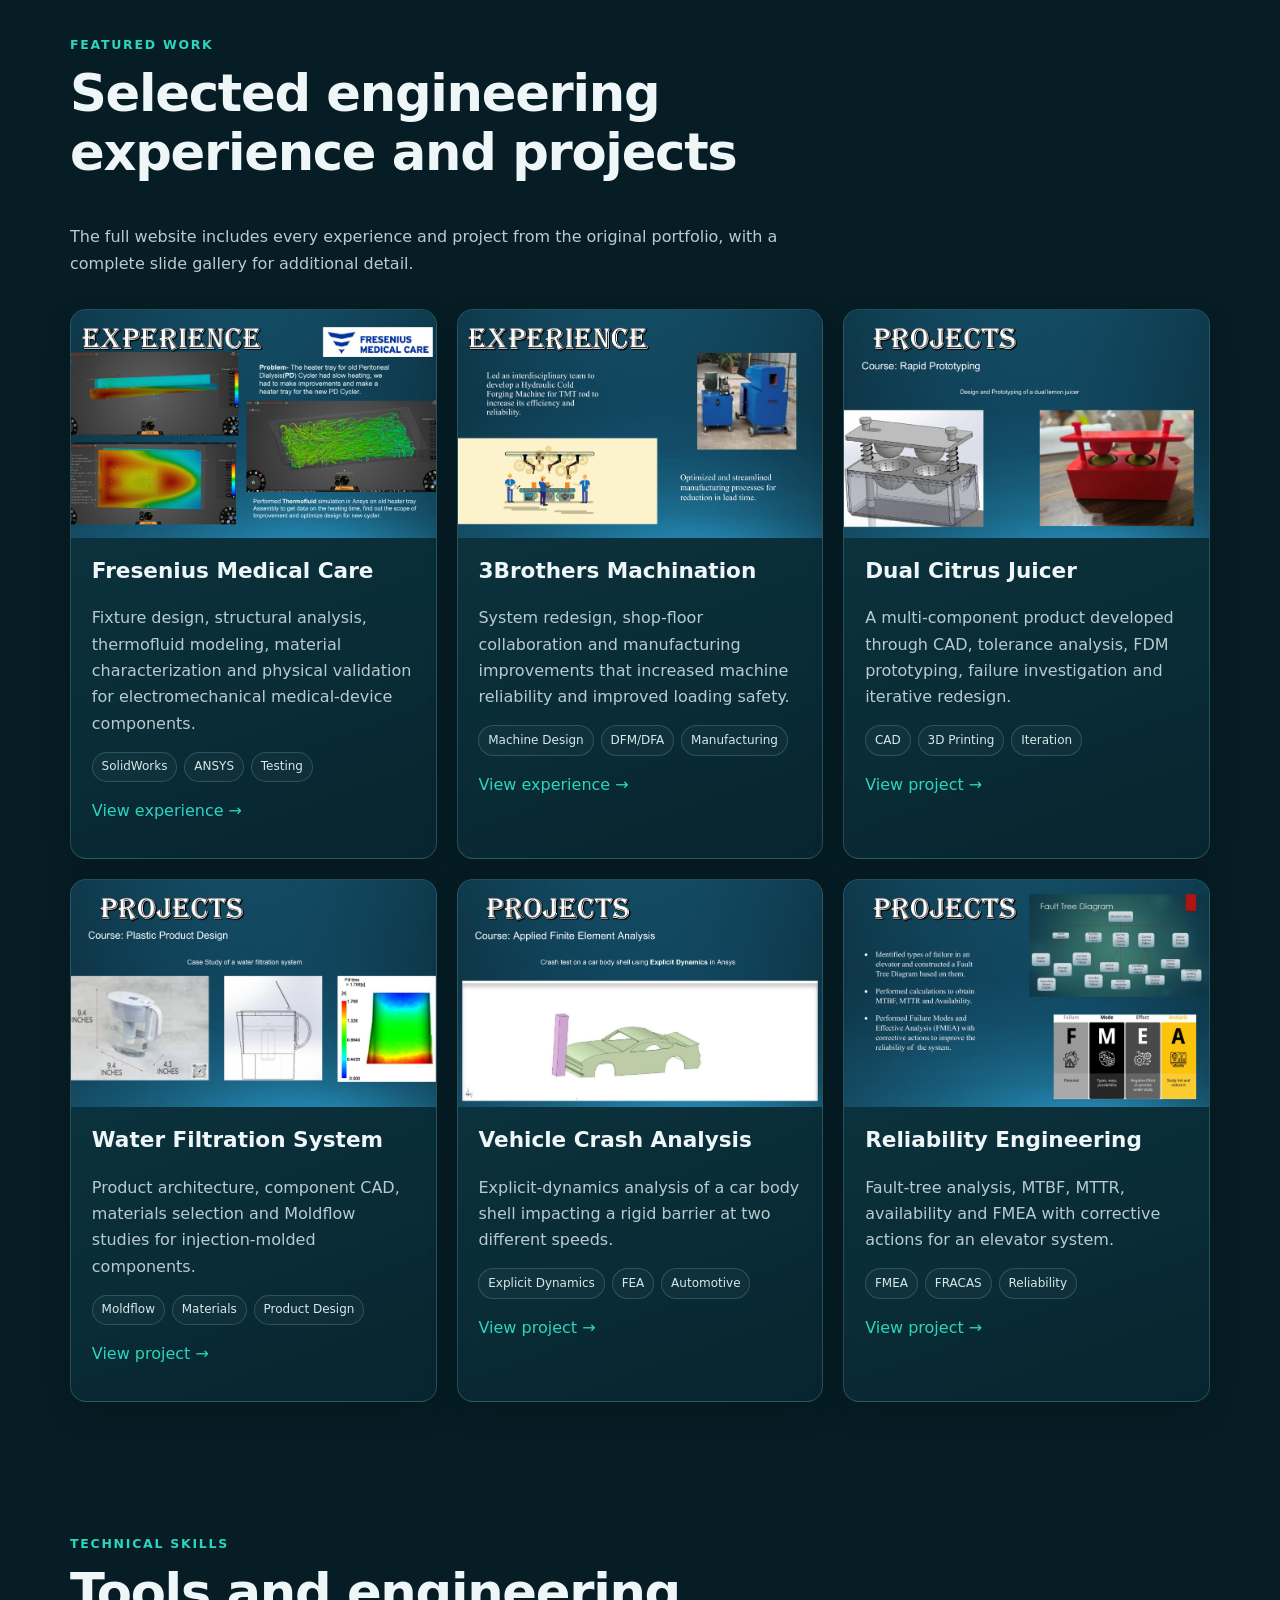
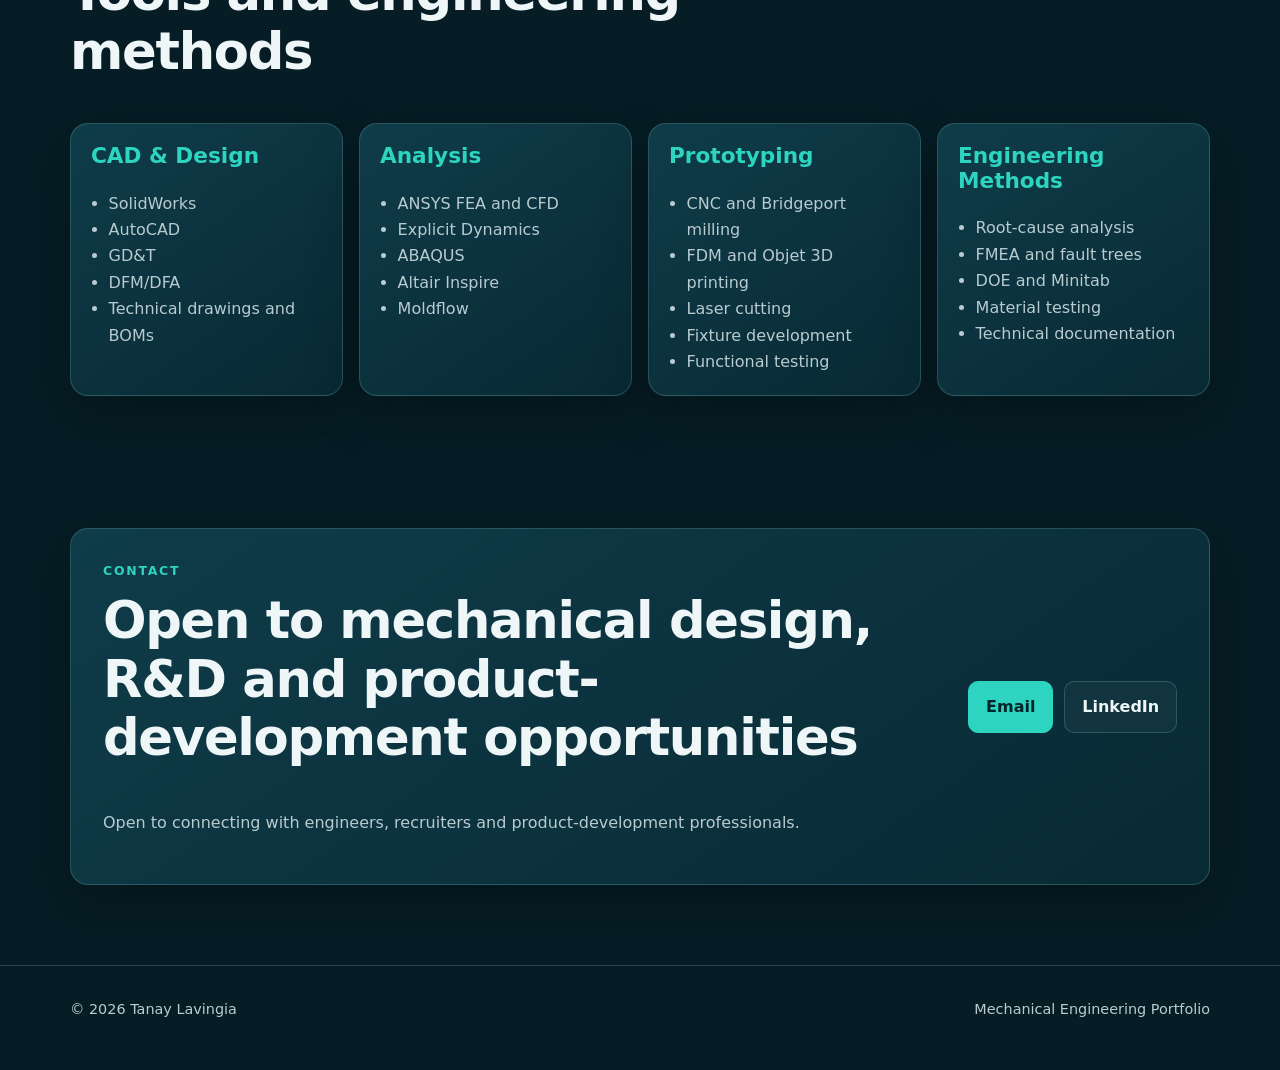
==== commit f397272a: "Update project titles in index.html" ====
--- a/index.html
+++ b/index.html
@@ -87,7 +87,7 @@
         <article class="card">
           <img class="card-image" src="assets/slides/page-08.png" alt="Thermofluid simulation of a medical-device heater tray">
           <div class="card-body">
-            <h3>Medical-Device R&amp;D</h3>
+            <h3>Fresenius Medical Care</h3>
             <p>Fixture design, structural analysis, thermofluid modeling, material characterization and physical validation for electromechanical medical-device components.</p>
             <div class="tag-list"><span class="tag">SolidWorks</span><span class="tag">ANSYS</span><span class="tag">Testing</span></div>
             <p><a href="experience.html#fresenius">View experience →</a></p>
@@ -96,7 +96,7 @@
         <article class="card">
           <img class="card-image" src="assets/slides/page-14.png" alt="Hydraulic cold-forging machine project">
           <div class="card-body">
-            <h3>Cold-Forging Machine</h3>
+            <h3>3Brothers Machination</h3>
             <p>System redesign, shop-floor collaboration and manufacturing improvements that increased machine reliability and improved loading safety.</p>
             <div class="tag-list"><span class="tag">Machine Design</span><span class="tag">DFM/DFA</span><span class="tag">Manufacturing</span></div>
             <p><a href="experience.html#threebrothers">View experience →</a></p>
--- a/assets/css/styles.css
+++ b/assets/css/styles.css
@@ -353,3 +353,20 @@
   .case-study { padding: 1.2rem; }
   .case-gallery.two { grid-template-columns: 1fr; }
 }
+/* Make the entire experience and project card clickable */
+.card {
+  position: relative;
+  cursor: pointer;
+}
+
+.card-body > p:last-child a::after {
+  content: "";
+  position: absolute;
+  inset: 0;
+}
+
+.card:focus-within {
+  border-color: rgba(45, 212, 191, 0.8);
+  outline: 2px solid rgba(45, 212, 191, 0.35);
+  outline-offset: 3px;
+}
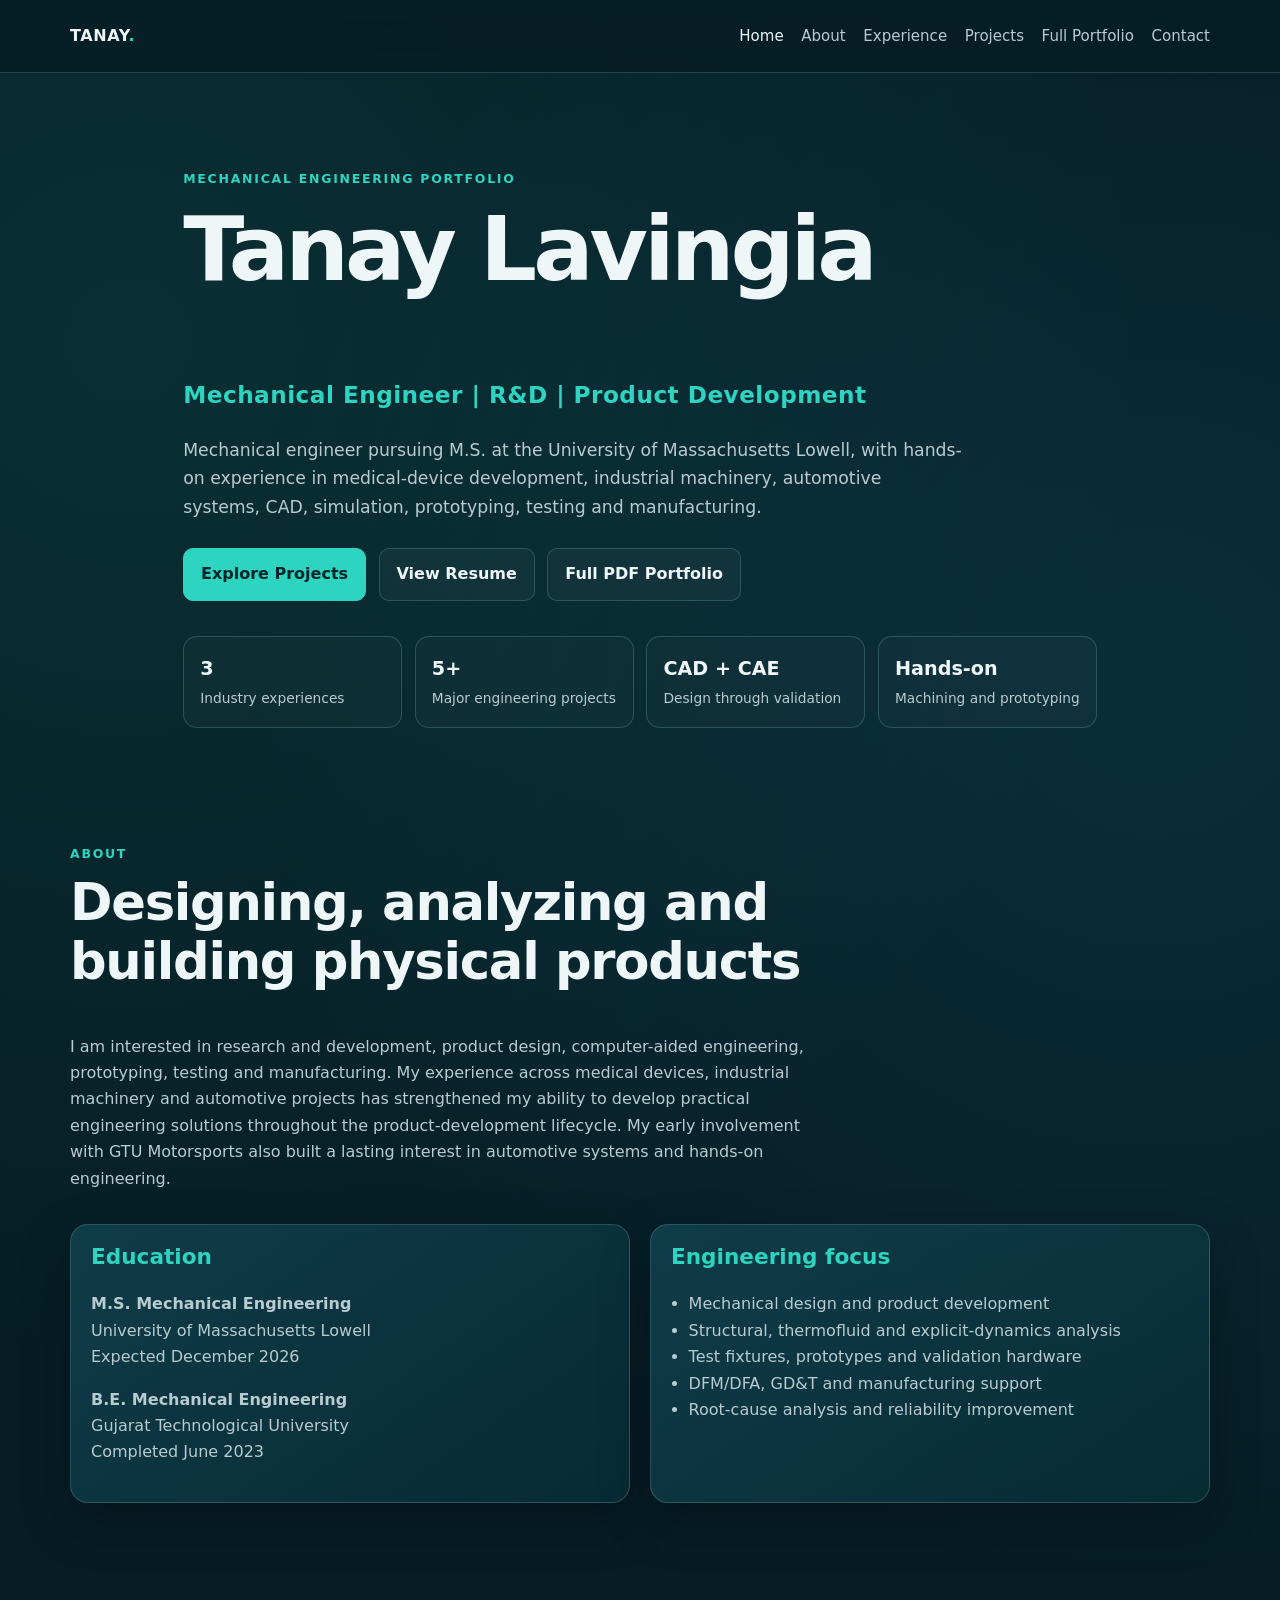
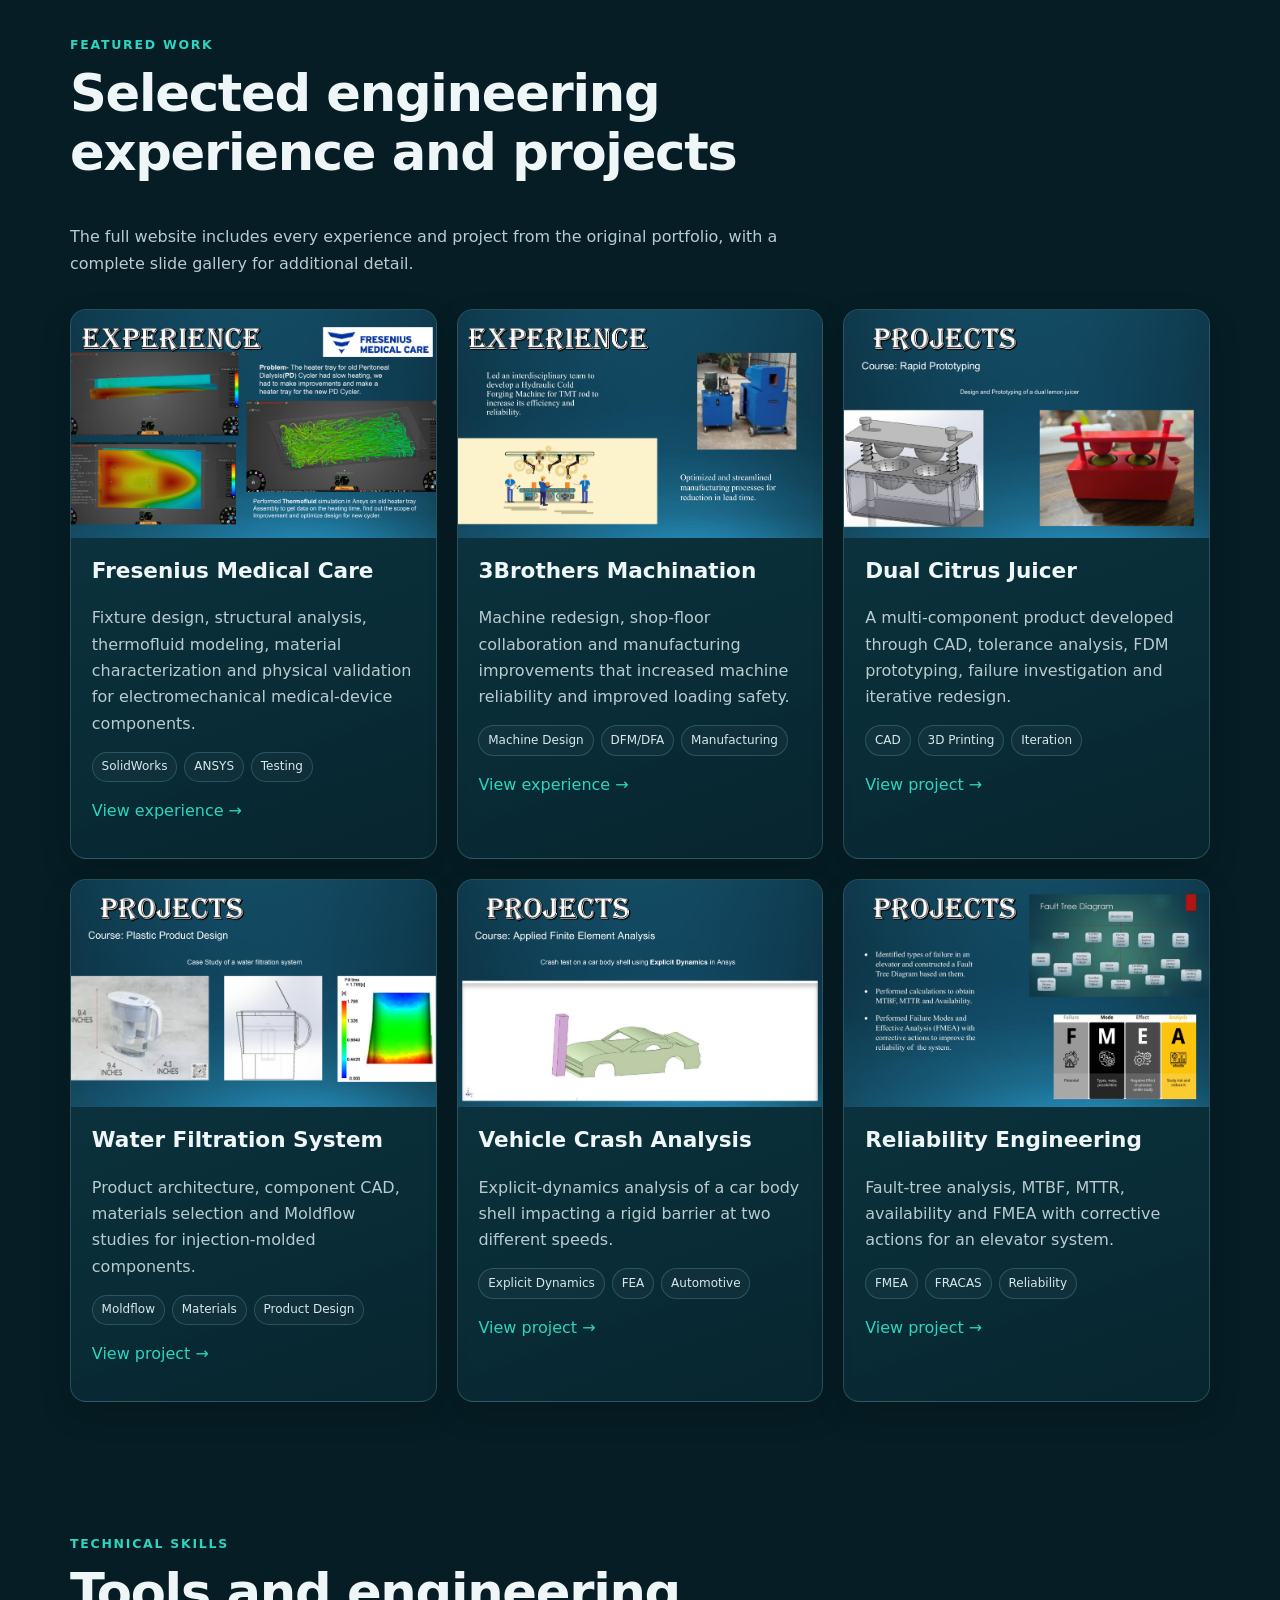
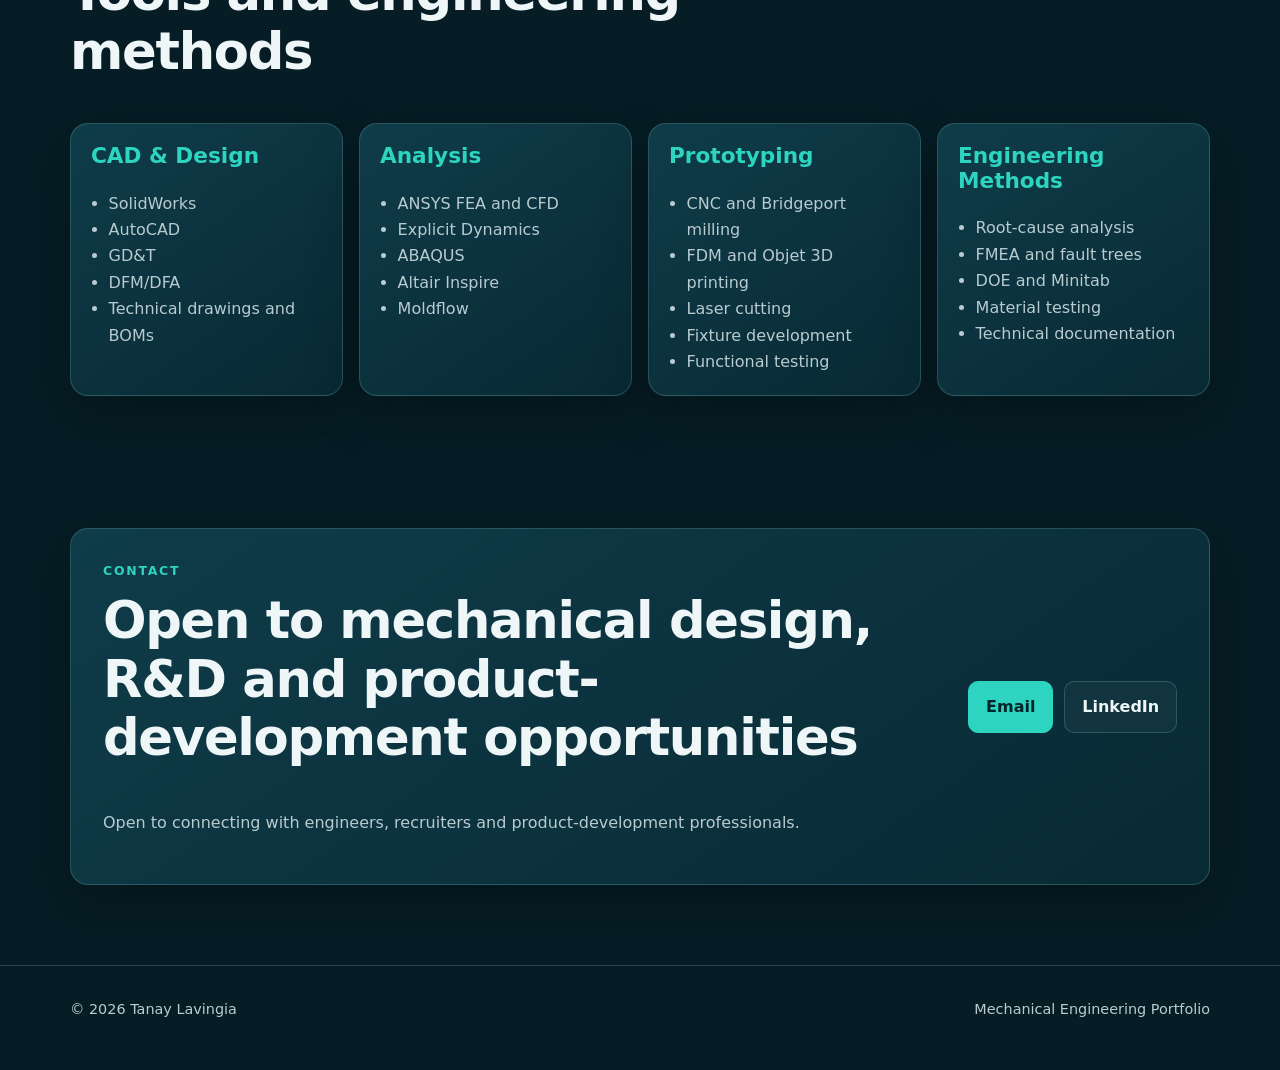
==== commit 41da7f11: "Correct description text for 3Brothers Machination" ====
--- a/index.html
+++ b/index.html
@@ -97,7 +97,7 @@
           <img class="card-image" src="assets/slides/page-14.png" alt="Hydraulic cold-forging machine project">
           <div class="card-body">
             <h3>3Brothers Machination</h3>
-            <p>System redesign, shop-floor collaboration and manufacturing improvements that increased machine reliability and improved loading safety.</p>
+            <p>Machine redesign, shop-floor collaboration and manufacturing improvements that increased machine reliability and improved loading safety.</p>
             <div class="tag-list"><span class="tag">Machine Design</span><span class="tag">DFM/DFA</span><span class="tag">Manufacturing</span></div>
             <p><a href="experience.html#threebrothers">View experience →</a></p>
           </div>
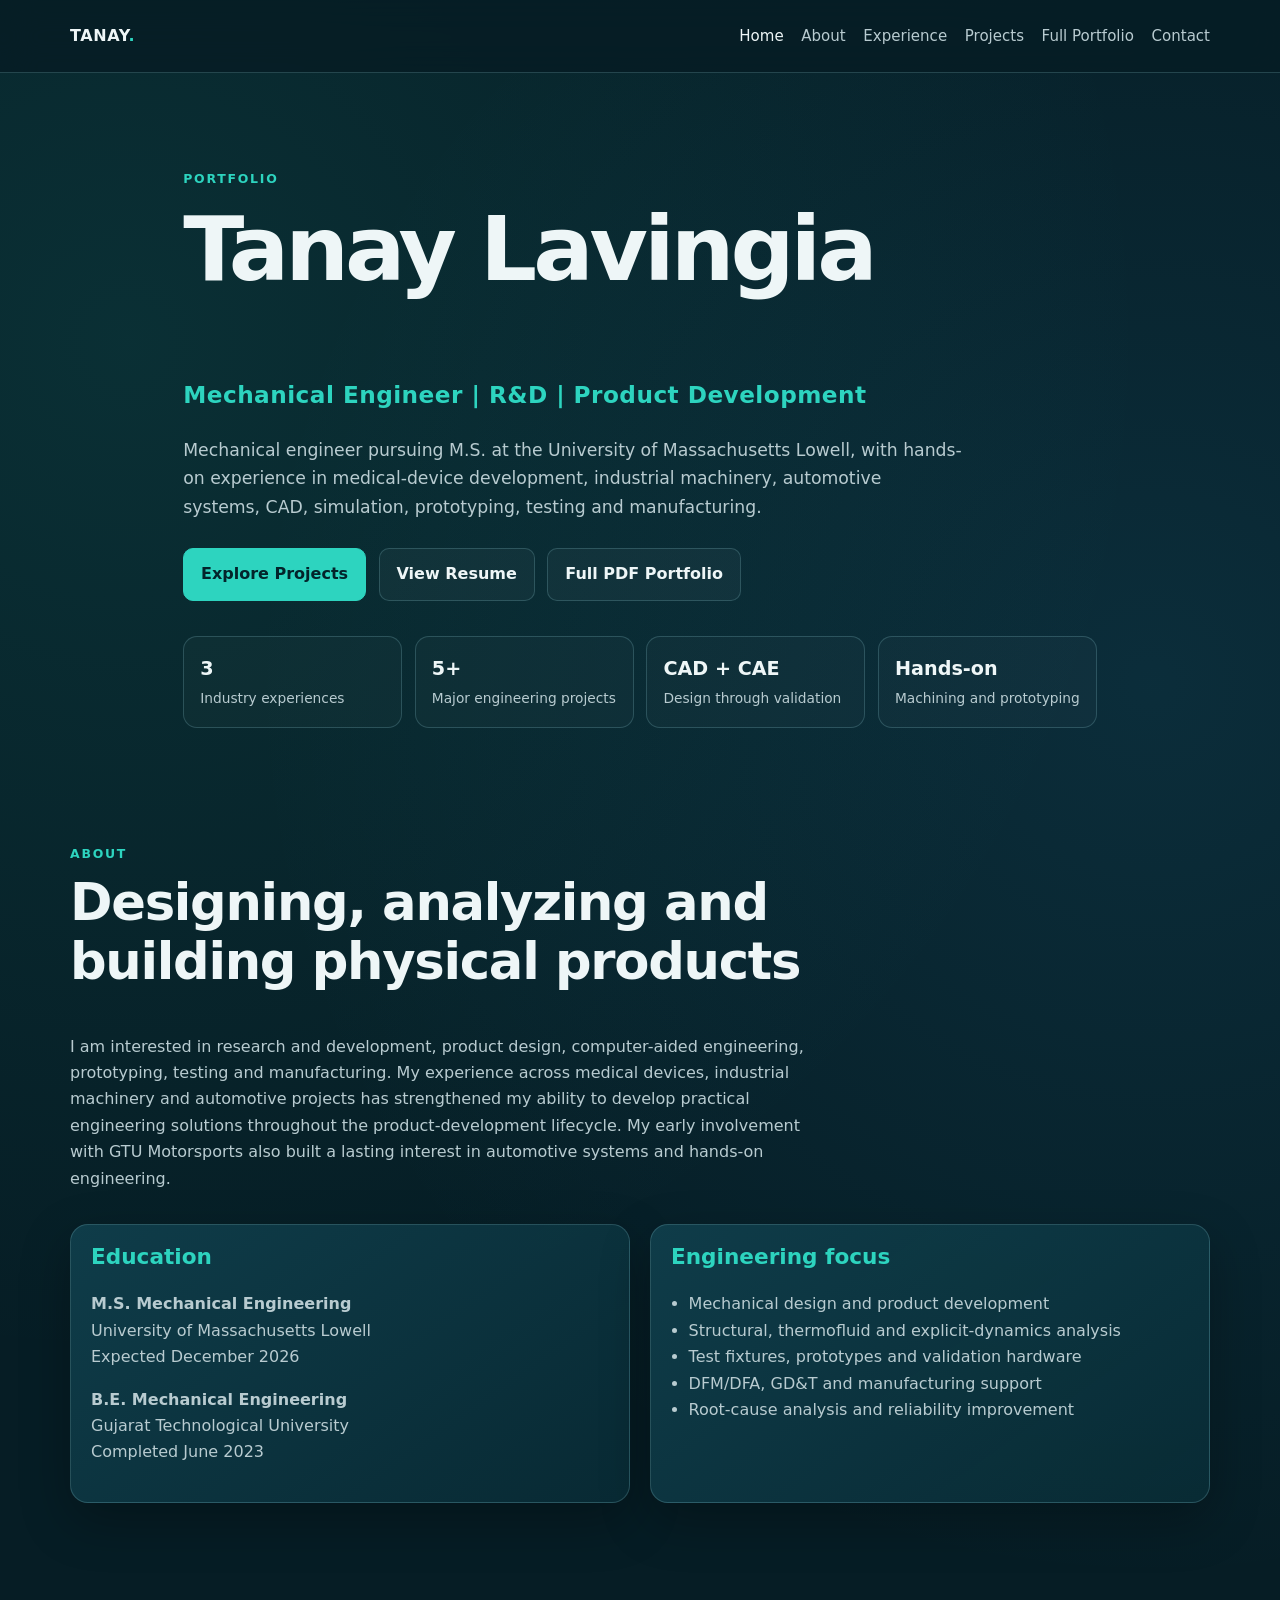
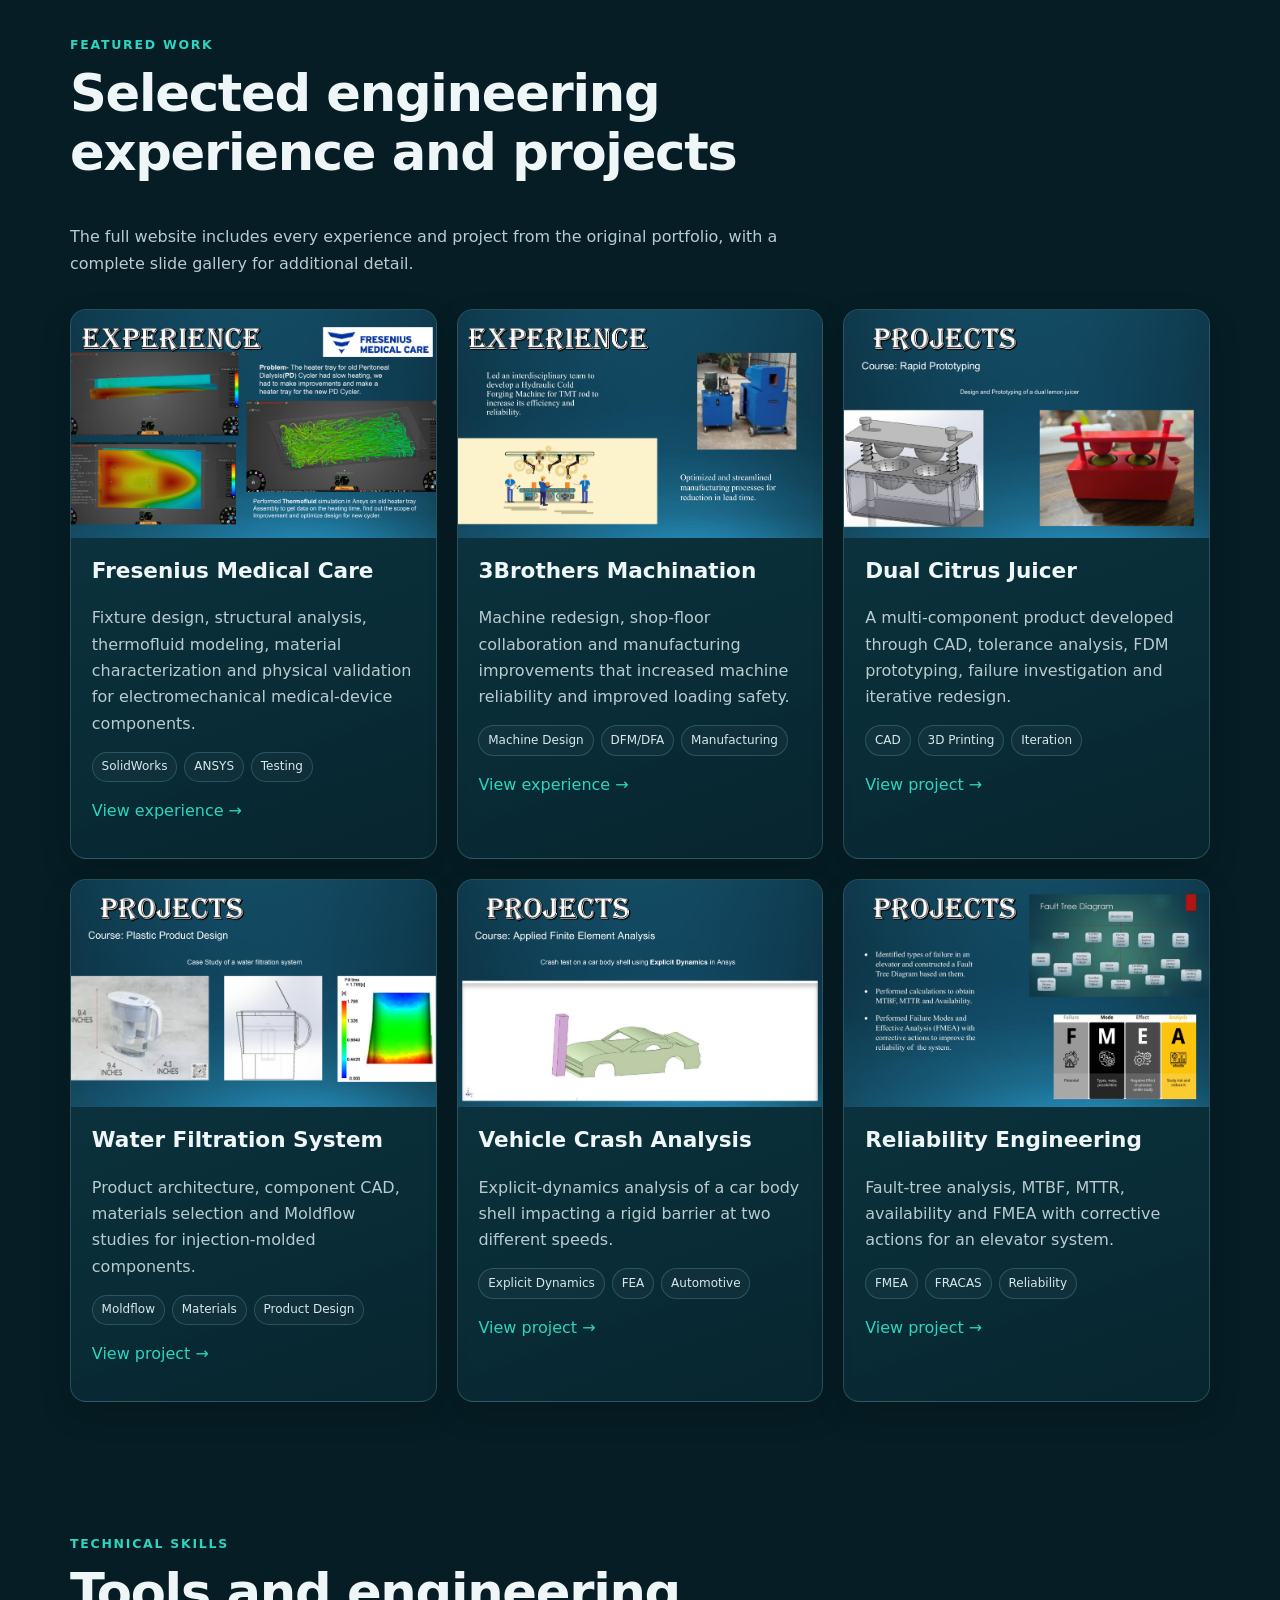
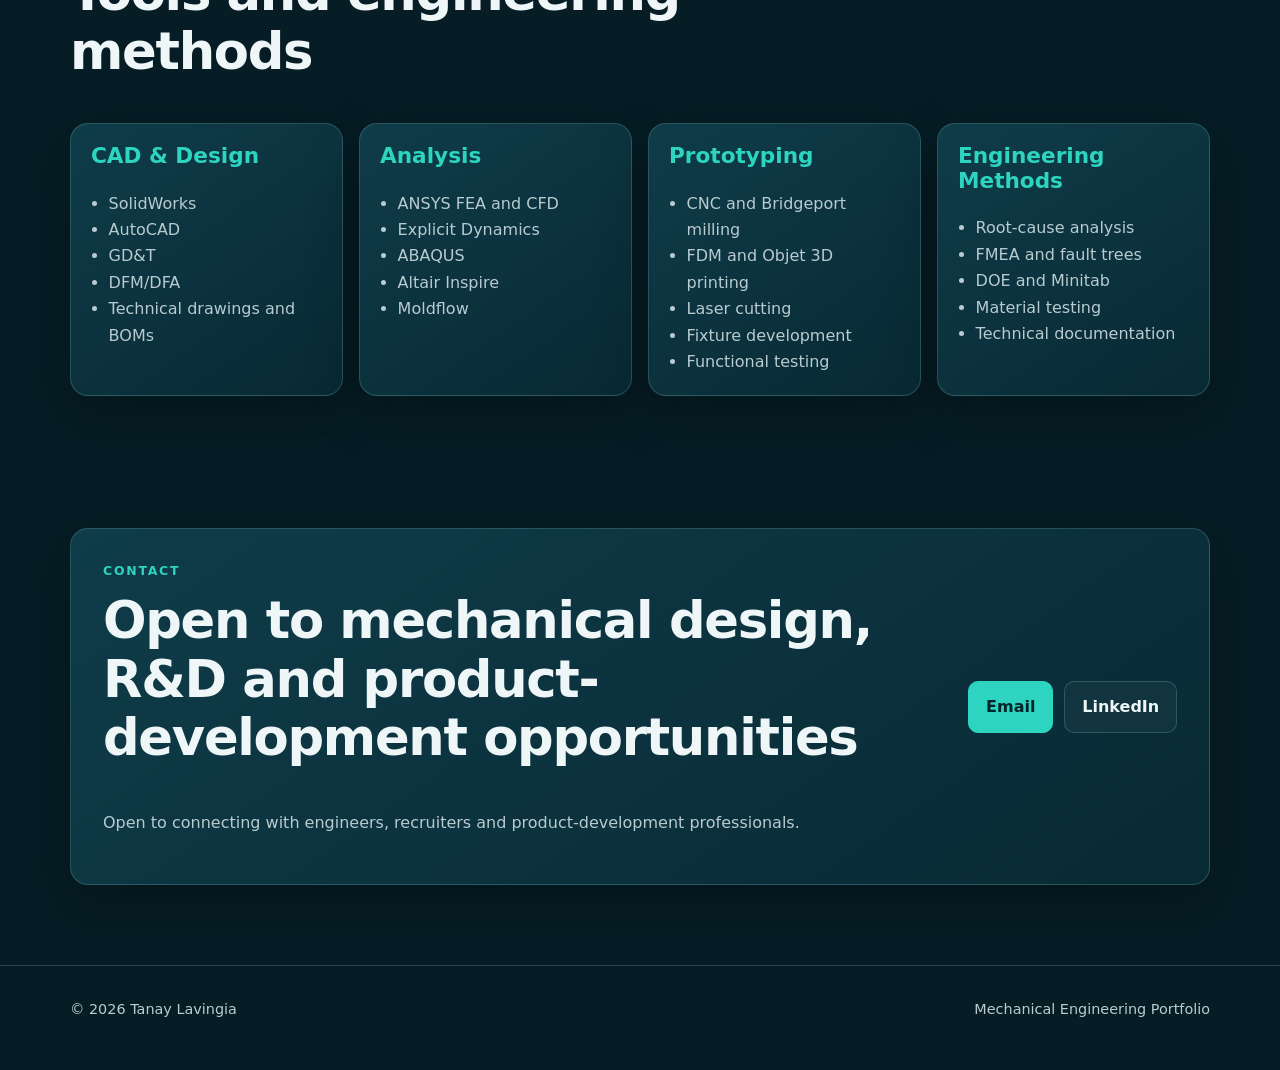
==== commit f2c32edd: "Update eyebrow text in index.html" ====
--- a/index.html
+++ b/index.html
@@ -29,7 +29,7 @@
   <section class="hero">
     <div class="container hero-grid">
       <div>
-        <div class="eyebrow">Mechanical Engineering Portfolio</div>
+        <div class="eyebrow">Portfolio</div>
         <h1>Tanay Lavingia</h1>
         <div class="hero-title">Mechanical Engineer | R&amp;D | Product Development</div>
         <p class="hero-copy">Mechanical engineer pursuing M.S. at the University of Massachusetts Lowell, with hands-on experience in medical-device development, industrial machinery, automotive systems, CAD, simulation, prototyping, testing and manufacturing.</p>
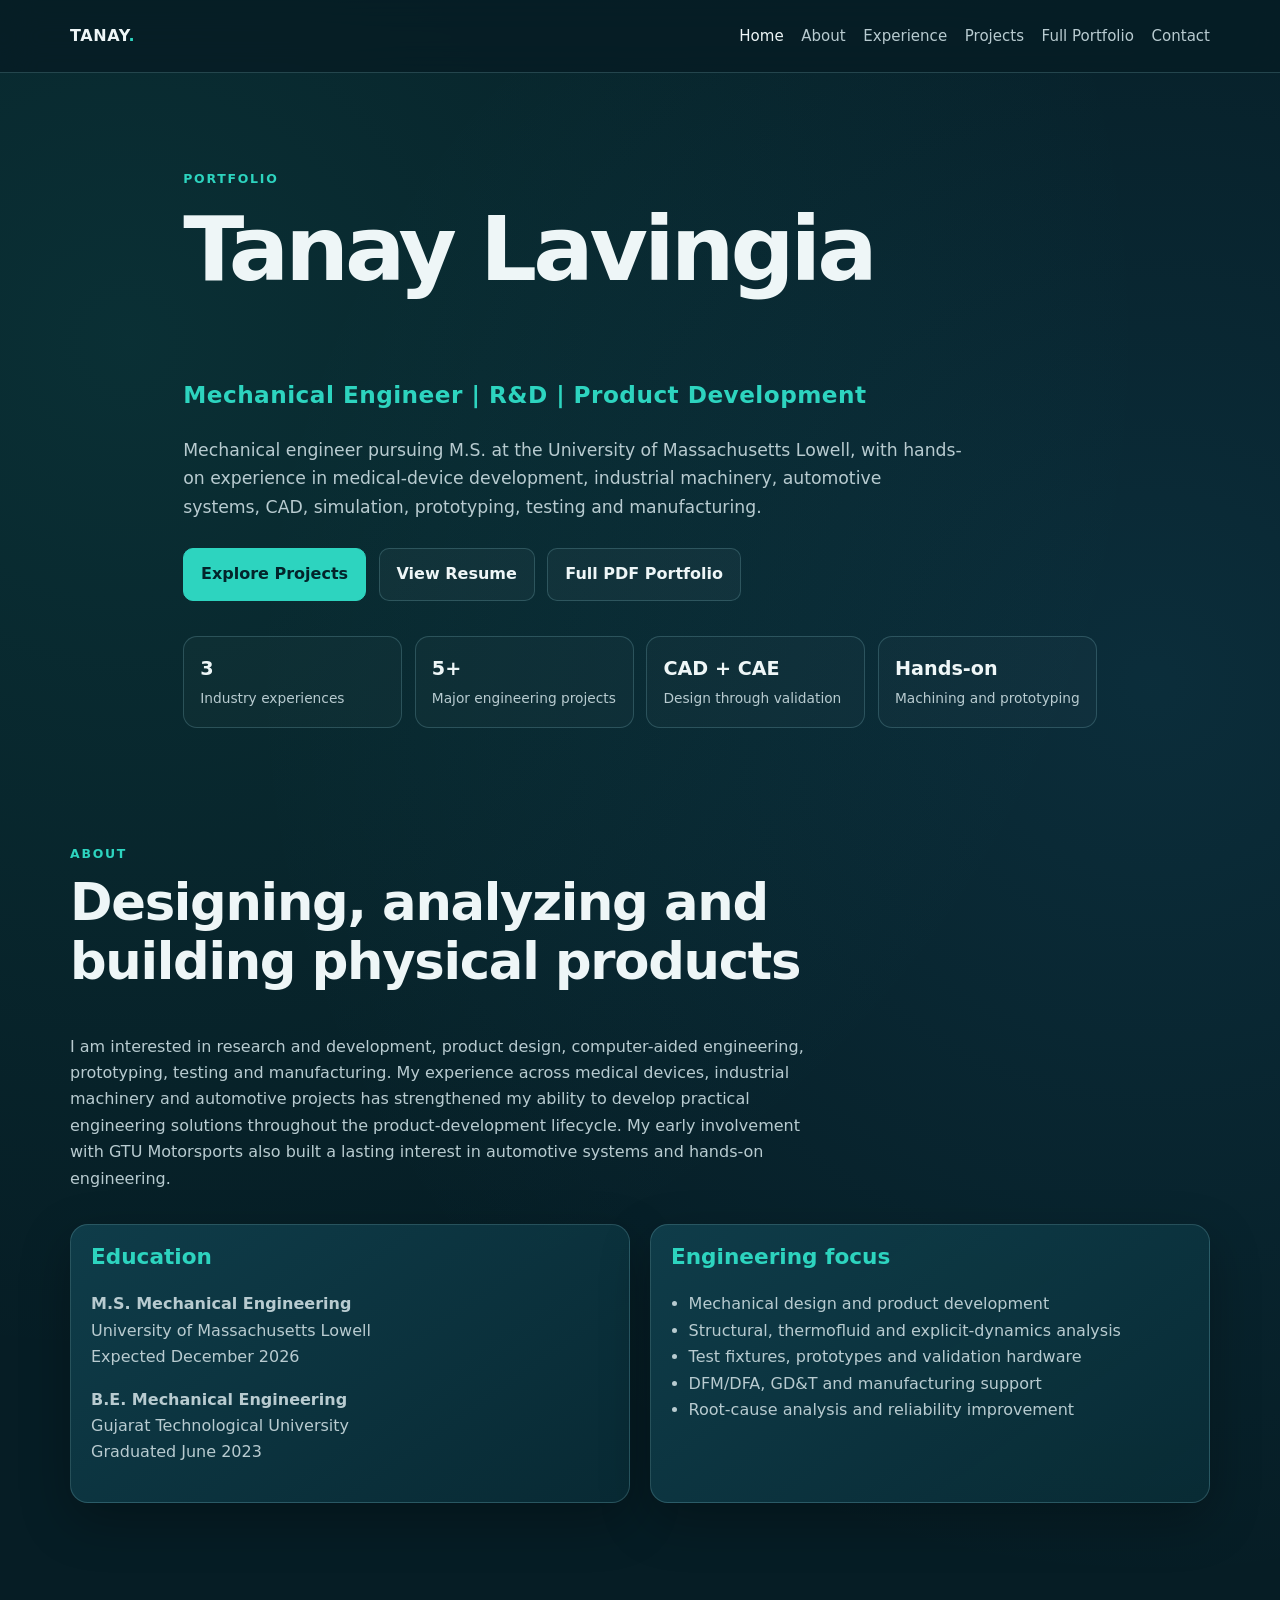
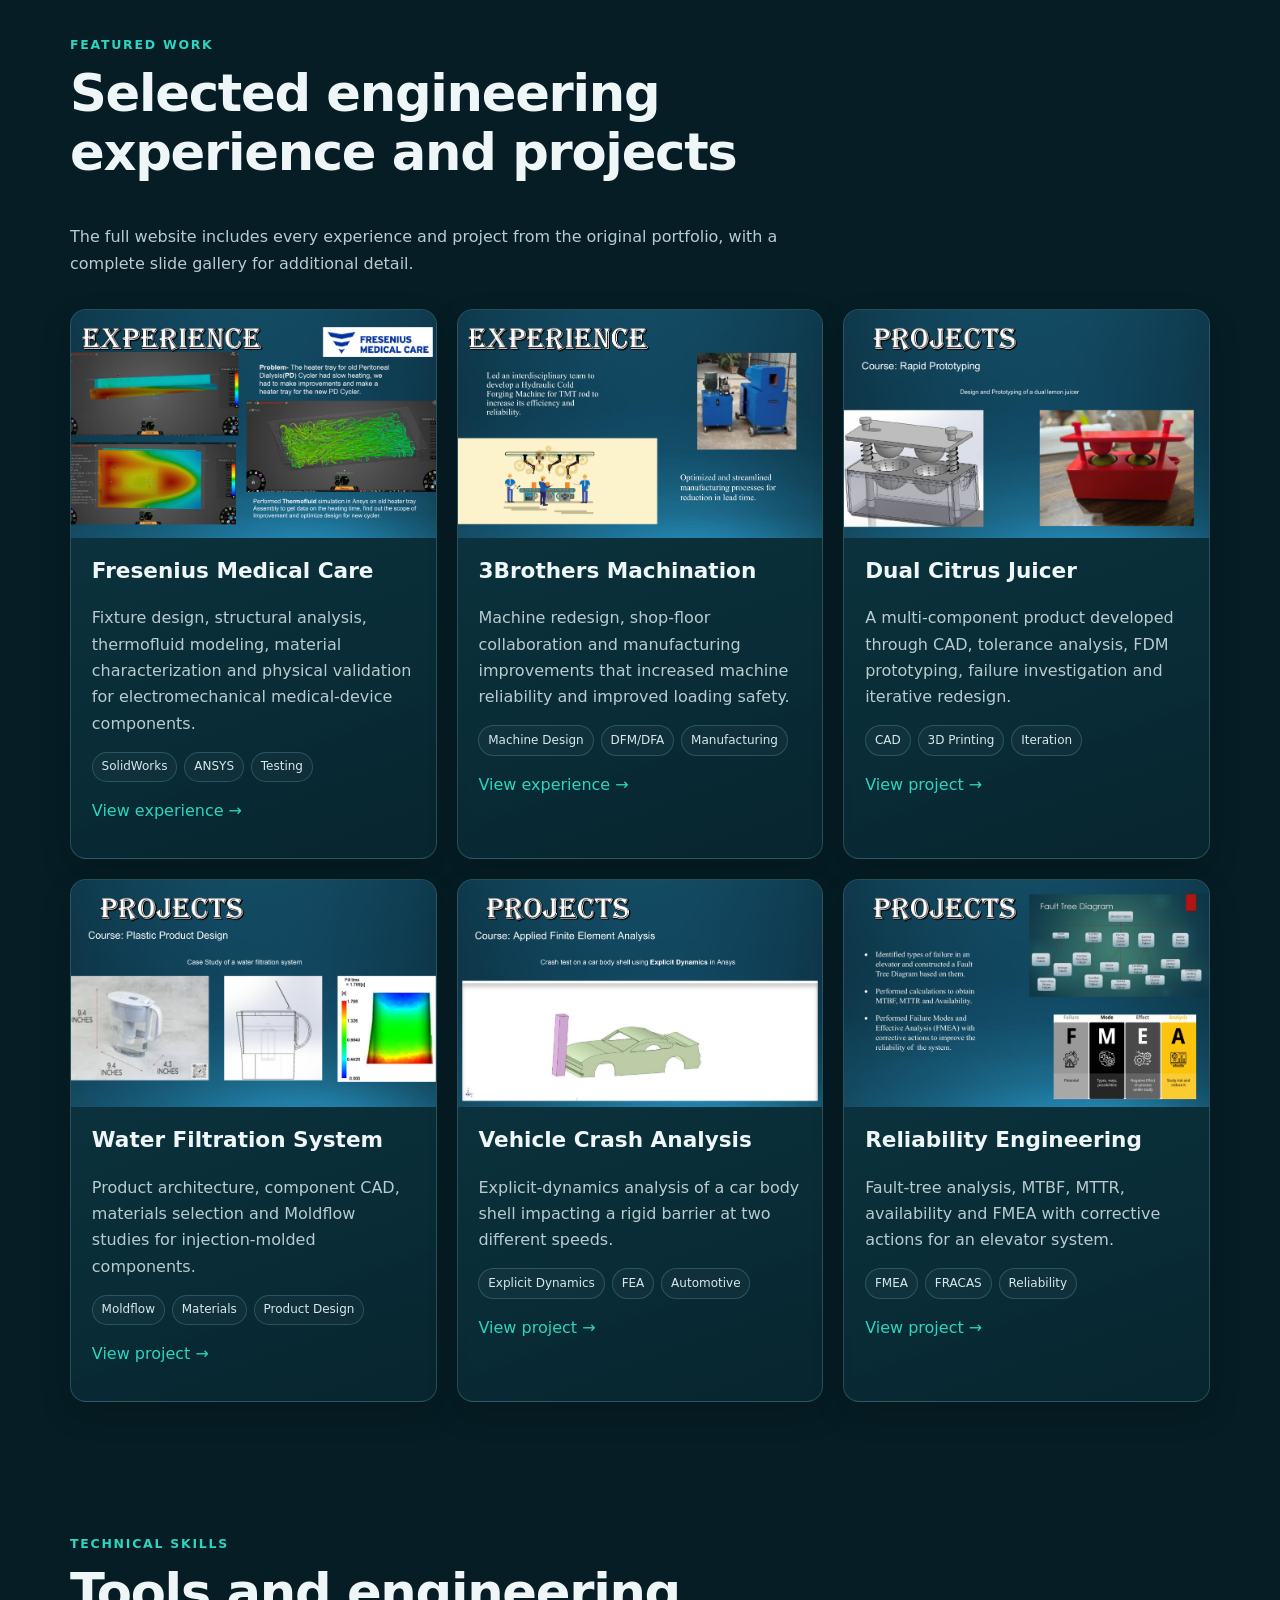
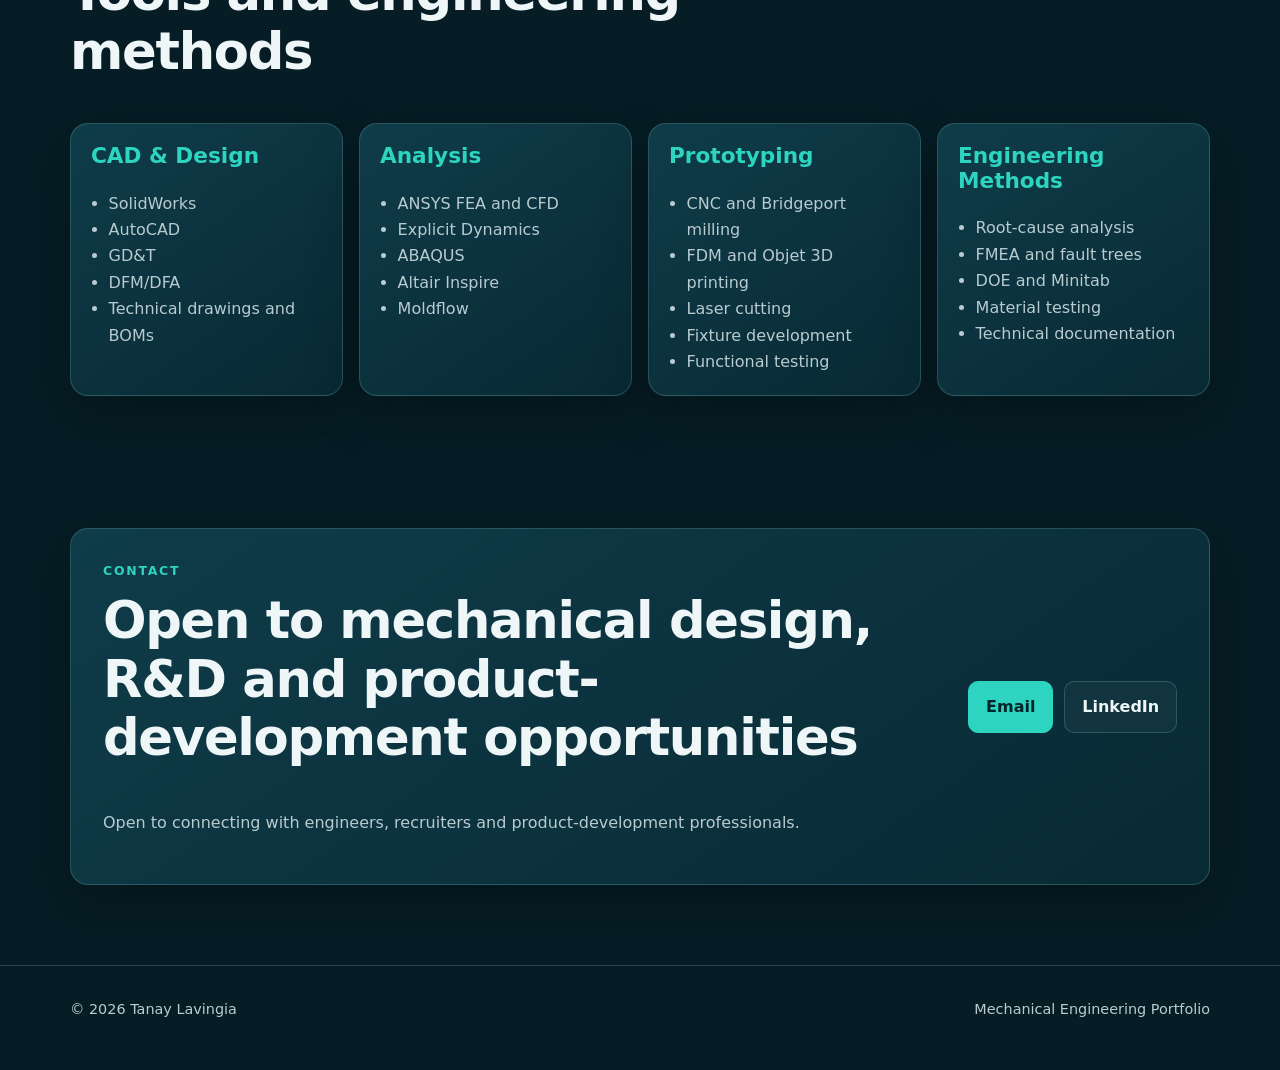
==== commit e4a87a45: "Update graduation status for B.E. degree" ====
--- a/index.html
+++ b/index.html
@@ -60,7 +60,7 @@
         <div class="panel skill-group">
           <h3>Education</h3>
           <p><strong>M.S. Mechanical Engineering</strong><br>University of Massachusetts Lowell<br>Expected December 2026</p>
-          <p><strong>B.E. Mechanical Engineering</strong><br>Gujarat Technological University<br>Completed June 2023</p>
+          <p><strong>B.E. Mechanical Engineering</strong><br>Gujarat Technological University<br>Graduated June 2023</p>
         </div>
         <div class="panel skill-group">
           <h3>Engineering focus</h3>
